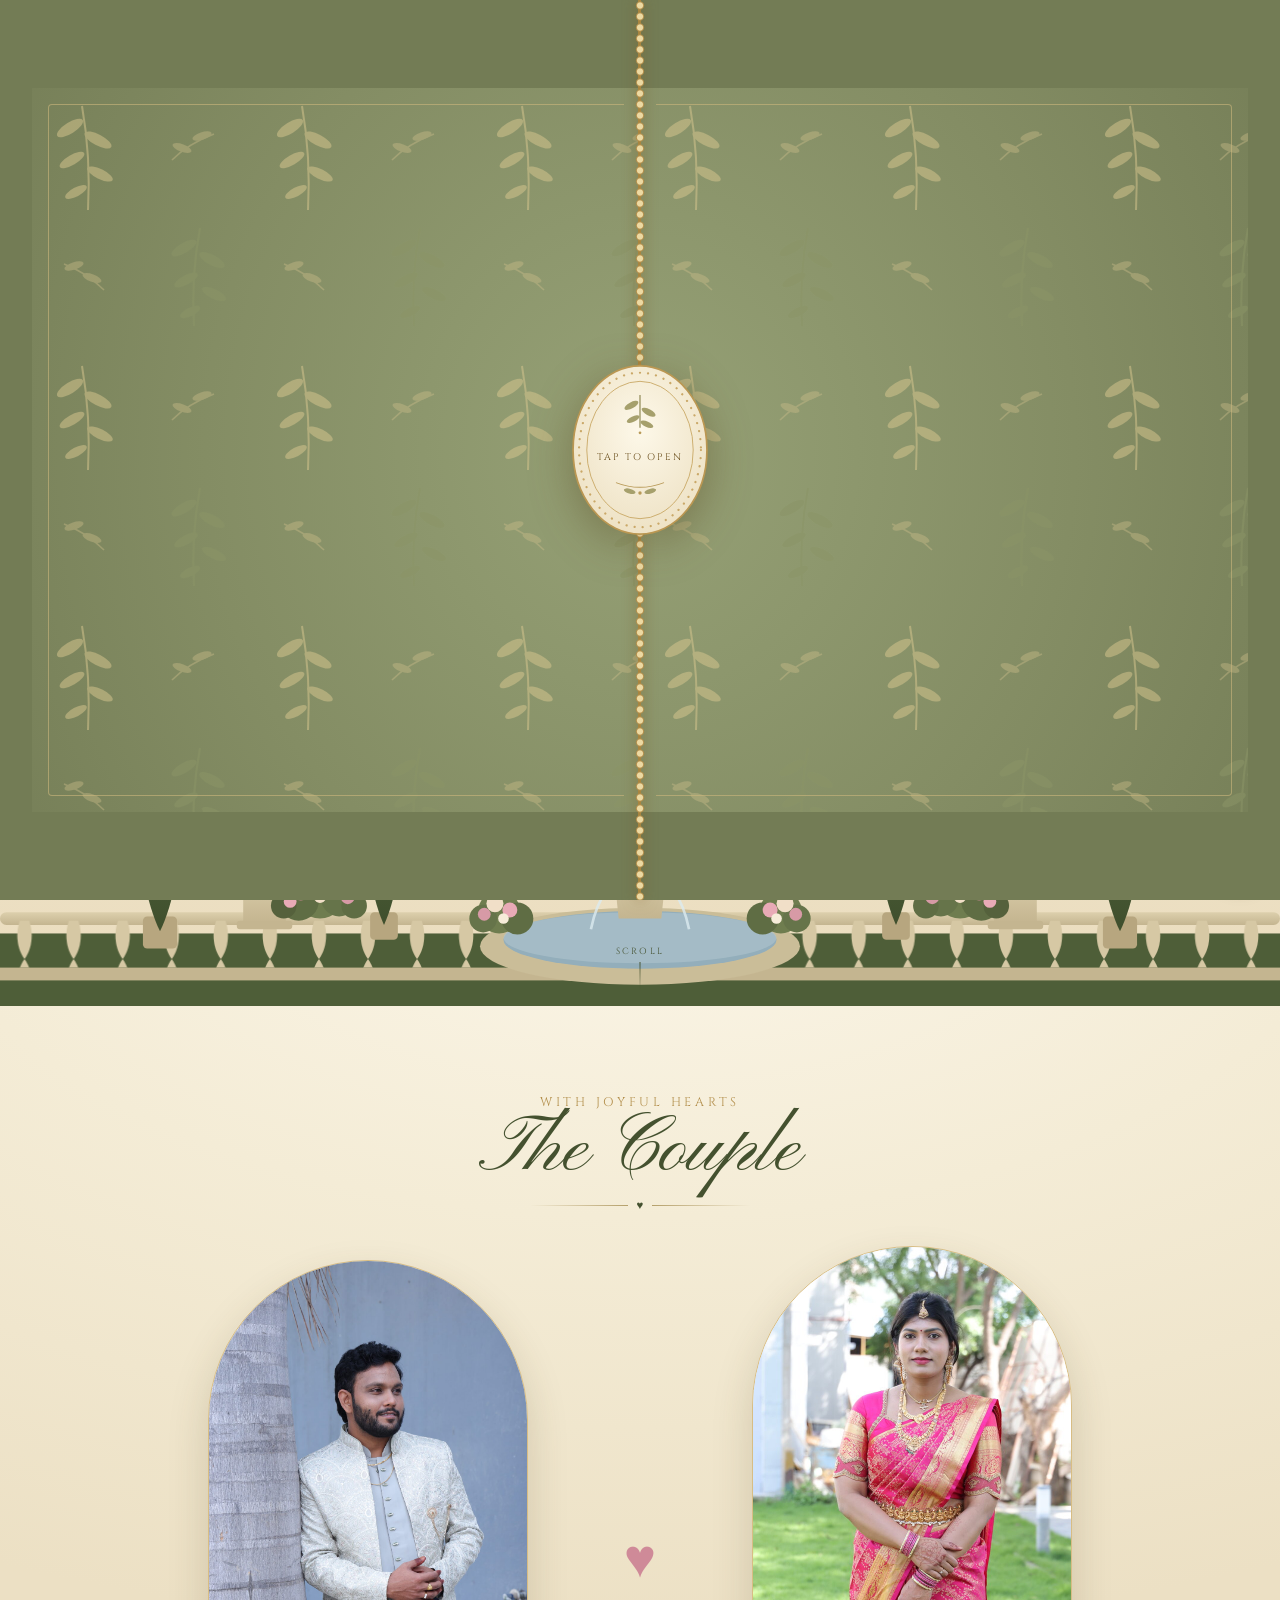
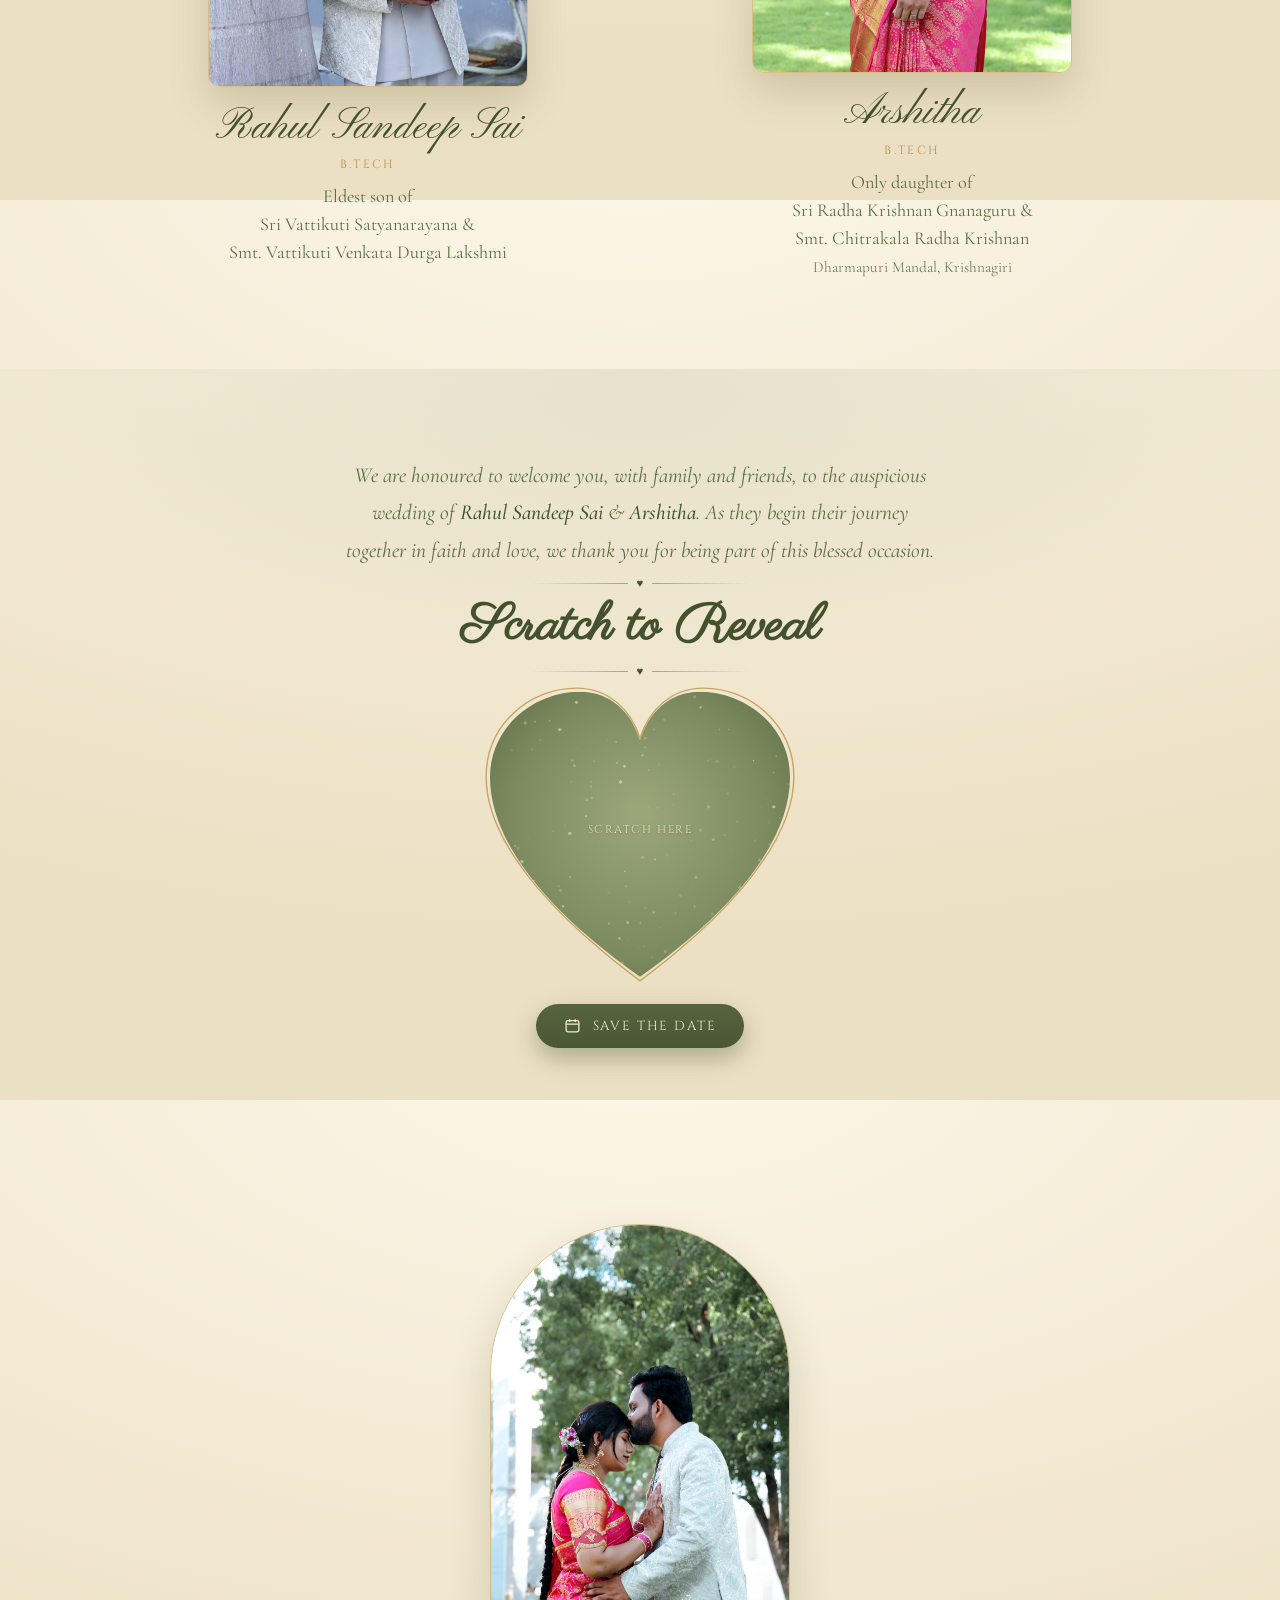
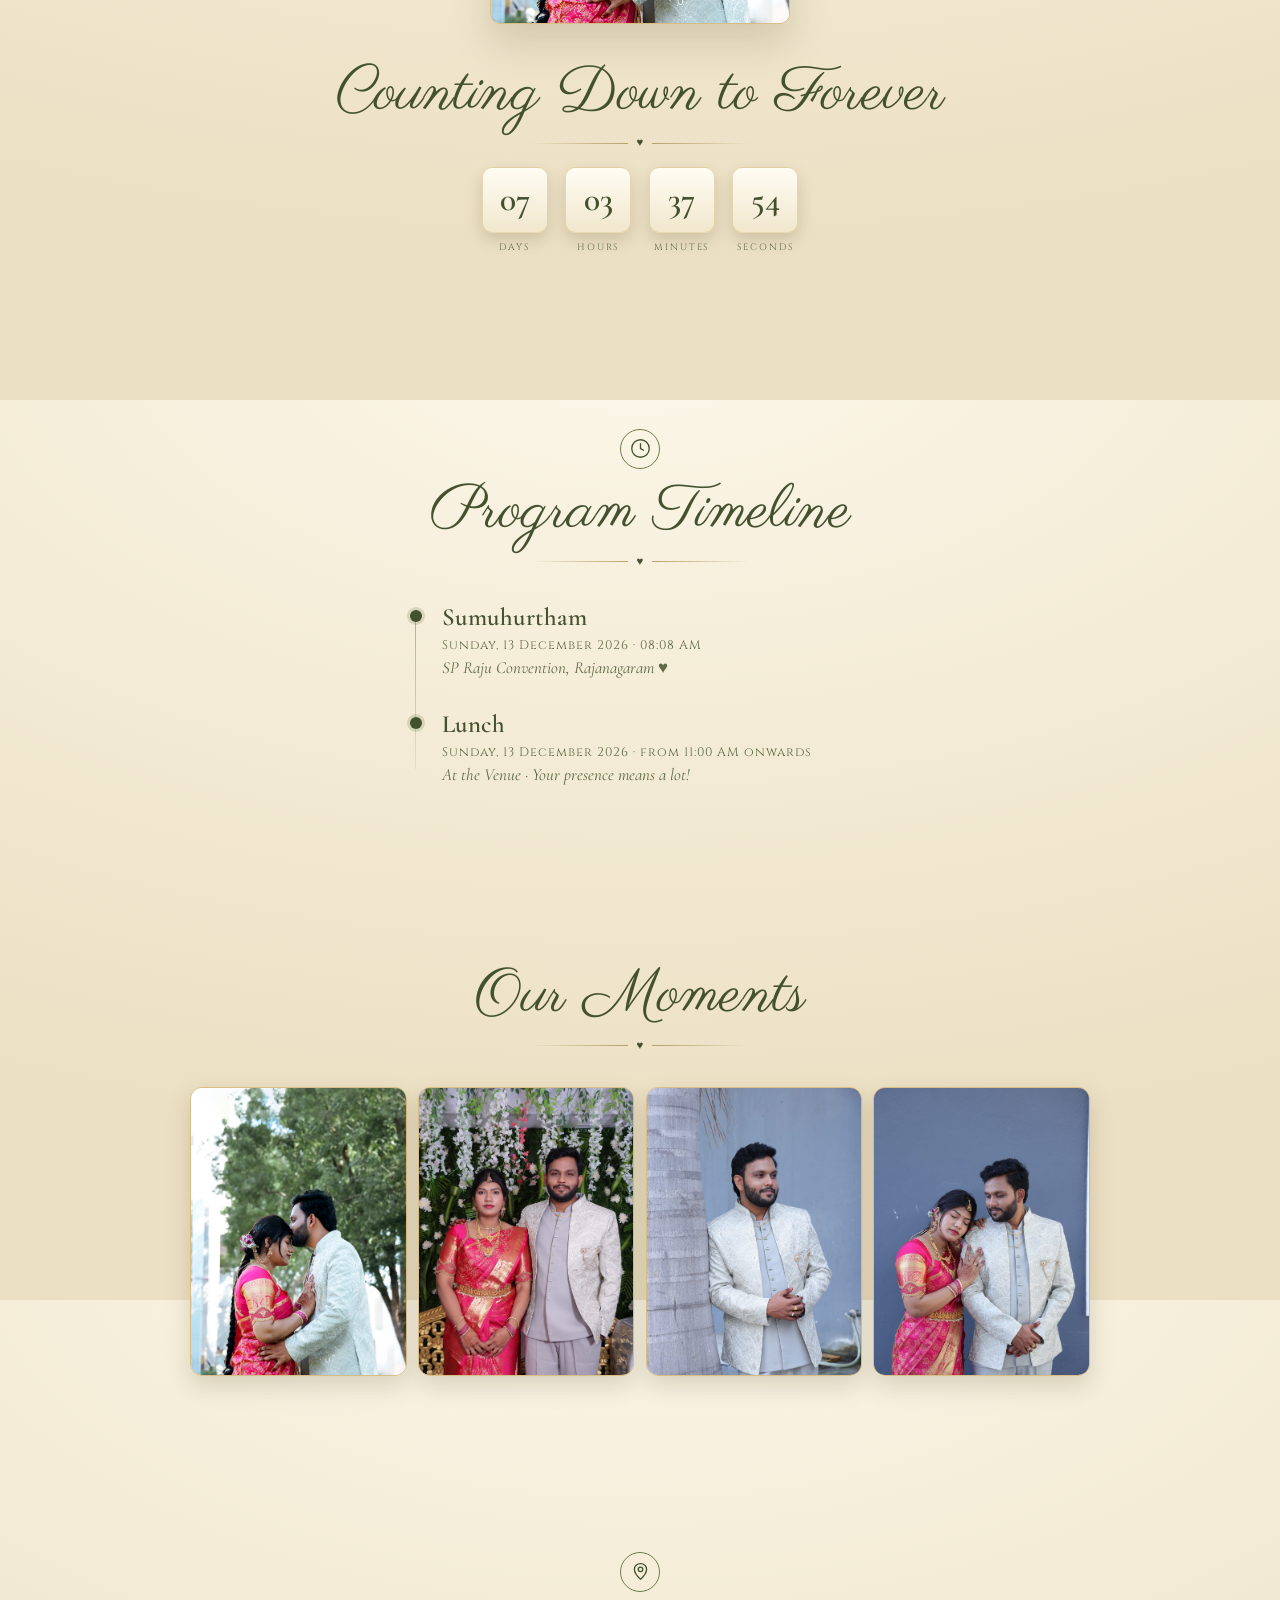
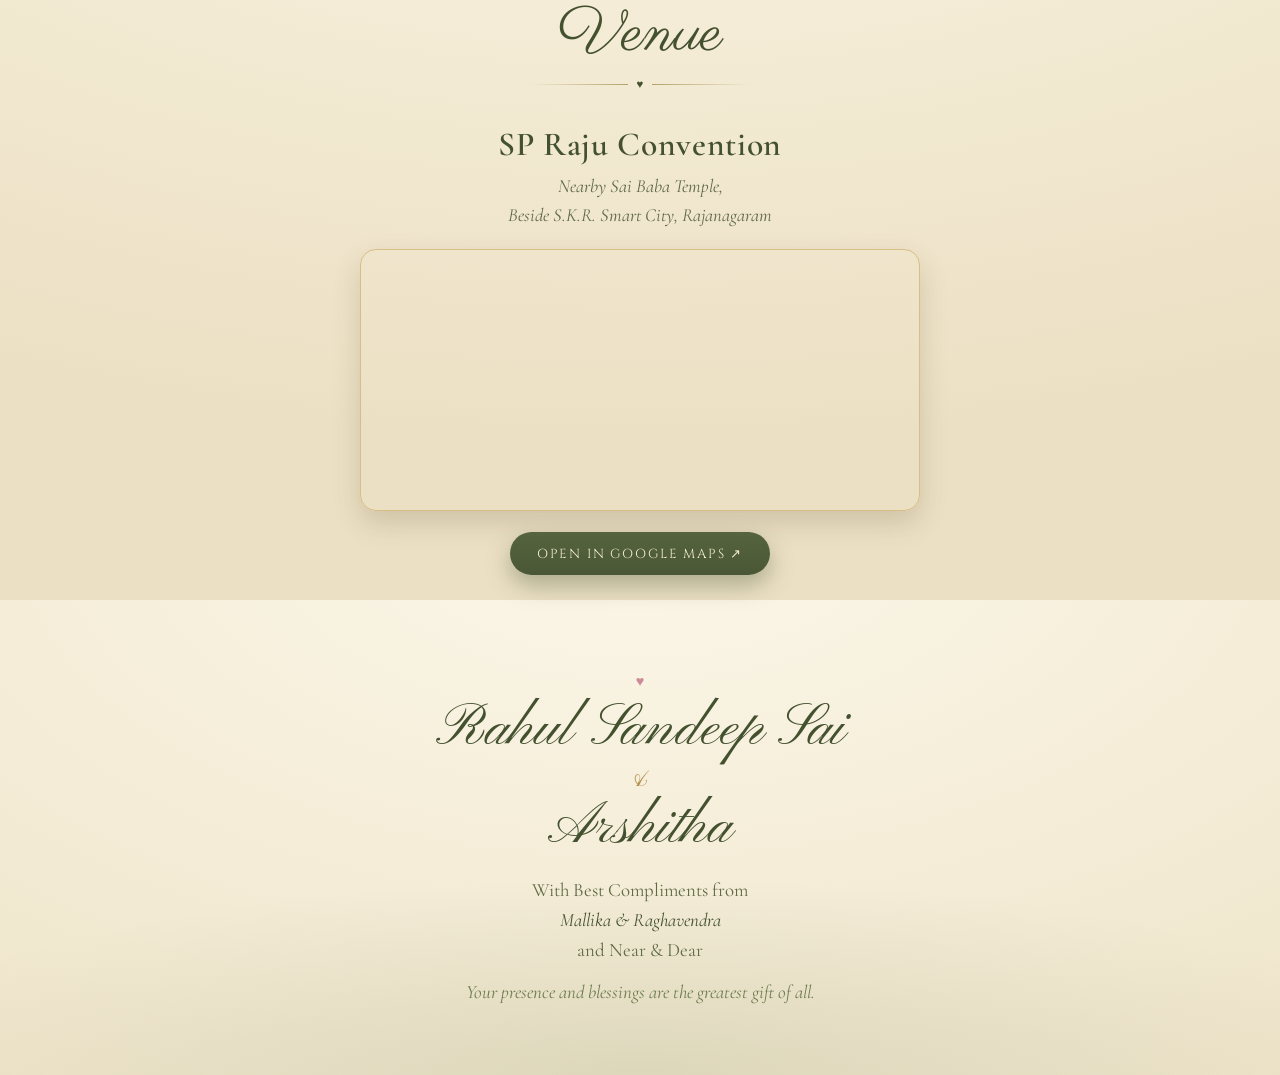
==== index.html @ 14a05873 "Add Rahul Sandeep Sai & Arshitha wedding invitation website Single-page invitation: gatefold cover, " ====
<!DOCTYPE html>
<html lang="en">
<head>
<meta charset="UTF-8" />
<meta name="viewport" content="width=device-width, initial-scale=1.0, maximum-scale=5.0" />
<title>Rahul Sandeep Sai &amp; Arshitha — Wedding Invitation</title>
<meta name="description" content="With love and blessings, we invite you to the wedding of Rahul Sandeep Sai & Arshitha — 13 December 2026, Rajanagaram." />
<link rel="preconnect" href="https://fonts.googleapis.com" />
<link rel="preconnect" href="https://fonts.gstatic.com" crossorigin />
<link href="https://fonts.googleapis.com/css2?family=Cormorant+Garamond:ital,wght@0,400;0,500;0,600;1,400;1,500&family=Pinyon+Script&family=Parisienne&family=Cinzel:wght@400;500;600&display=swap" rel="stylesheet" />
<link rel="stylesheet" href="styles.css" />
</head>
<body class="locked">

<div class="petals" id="petals" aria-hidden="true"></div>

<!-- Background music (starts when the invitation is opened) -->
<audio id="bgAudio" loop preload="auto" src="audio/music.mp3"></audio>
<button class="music-btn" id="musicBtn" aria-label="Play music" title="Play / pause music">
  <span class="music-icon"><span></span><span></span><span></span><span></span></span>
</button>

<!-- responsive heart clip for the scratch card -->
<svg width="0" height="0" style="position:absolute" aria-hidden="true">
  <defs>
    <clipPath id="heartClip" clipPathUnits="objectBoundingBox">
      <path d="M0.5,1 C0.15,0.74 0,0.5 0,0.3 C0,0.12 0.15,0 0.3,0 C0.4,0 0.47,0.07 0.5,0.17 C0.53,0.07 0.6,0 0.7,0 C0.85,0 1,0.12 1,0.3 C1,0.5 0.85,0.74 0.5,1 Z"/>
    </clipPath>
  </defs>
</svg>

<!-- ============ GATEFOLD COVER (sage-green, gold botanicals) ============ -->
<section class="gate" id="gate" role="button" tabindex="0" aria-label="Tap to open the invitation">
  <div class="gate-panel gate-left">
    <div class="seal-half half-l"><div class="seal-inner">
      <svg viewBox="0 0 200 240" class="seal-svg" aria-hidden="true">
        <defs>
          <radialGradient id="sealFillL" cx="50%" cy="38%" r="70%">
            <stop offset="0" stop-color="#fdf8e9"/><stop offset="1" stop-color="#ecdfc0"/>
          </radialGradient>
        </defs>
        <ellipse cx="100" cy="120" rx="78" ry="98" fill="url(#sealFillL)" stroke="#bb9752" stroke-width="2"/>
        <ellipse cx="100" cy="120" rx="71" ry="90" fill="none" stroke="#caa868" stroke-width="2.6"
                 stroke-dasharray="0.1 9.4" stroke-linecap="round"/>
        <ellipse cx="100" cy="120" rx="62" ry="80" fill="none" stroke="#c7a561" stroke-width="1"/>
        <!-- sprig above -->
        <g>
          <path d="M100 56 C100 70 100 82 100 94" stroke="#96905e" stroke-width="1.5" fill="none"/>
          <ellipse cx="90" cy="68" rx="9" ry="3.6" fill="#a6a06c" transform="rotate(-28 90 68)"/>
          <ellipse cx="110" cy="76" rx="9" ry="3.6" fill="#a6a06c" transform="rotate(28 110 76)"/>
          <ellipse cx="92" cy="84" rx="8" ry="3.2" fill="#a6a06c" transform="rotate(-26 92 84)"/>
          <ellipse cx="108" cy="90" rx="8" ry="3.2" fill="#a6a06c" transform="rotate(24 108 90)"/>
        </g>
        <!-- flourish below -->
        <g>
          <path d="M72 158 Q100 169 128 158" stroke="#b99a58" stroke-width="1.2" fill="none"/>
          <ellipse cx="88" cy="168" rx="7" ry="2.8" fill="#a6a06c" transform="rotate(16 88 168)"/>
          <ellipse cx="112" cy="168" rx="7" ry="2.8" fill="#a6a06c" transform="rotate(-16 112 168)"/>
          <circle cx="100" cy="170" r="2" fill="#b99a58"/>
        </g>
        <circle cx="100" cy="100" r="1.6" fill="#b99a58"/>
      </svg>
      <div class="seal-text"><span class="seal-tap">Tap&nbsp;to&nbsp;Open</span></div>
    </div></div>
  </div>
  <div class="gate-panel gate-right">
    <div class="seal-half half-r"><div class="seal-inner">
      <svg viewBox="0 0 200 240" class="seal-svg" aria-hidden="true">
        <defs>
          <radialGradient id="sealFillR" cx="50%" cy="38%" r="70%">
            <stop offset="0" stop-color="#fdf8e9"/><stop offset="1" stop-color="#ecdfc0"/>
          </radialGradient>
        </defs>
        <ellipse cx="100" cy="120" rx="78" ry="98" fill="url(#sealFillR)" stroke="#bb9752" stroke-width="2"/>
        <ellipse cx="100" cy="120" rx="71" ry="90" fill="none" stroke="#caa868" stroke-width="2.6"
                 stroke-dasharray="0.1 9.4" stroke-linecap="round"/>
        <ellipse cx="100" cy="120" rx="62" ry="80" fill="none" stroke="#c7a561" stroke-width="1"/>
        <g>
          <path d="M100 56 C100 70 100 82 100 94" stroke="#96905e" stroke-width="1.5" fill="none"/>
          <ellipse cx="90" cy="68" rx="9" ry="3.6" fill="#a6a06c" transform="rotate(-28 90 68)"/>
          <ellipse cx="110" cy="76" rx="9" ry="3.6" fill="#a6a06c" transform="rotate(28 110 76)"/>
          <ellipse cx="92" cy="84" rx="8" ry="3.2" fill="#a6a06c" transform="rotate(-26 92 84)"/>
          <ellipse cx="108" cy="90" rx="8" ry="3.2" fill="#a6a06c" transform="rotate(24 108 90)"/>
        </g>
        <g>
          <path d="M72 158 Q100 169 128 158" stroke="#b99a58" stroke-width="1.2" fill="none"/>
          <ellipse cx="88" cy="168" rx="7" ry="2.8" fill="#a6a06c" transform="rotate(16 88 168)"/>
          <ellipse cx="112" cy="168" rx="7" ry="2.8" fill="#a6a06c" transform="rotate(-16 112 168)"/>
          <circle cx="100" cy="170" r="2" fill="#b99a58"/>
        </g>
        <circle cx="100" cy="100" r="1.6" fill="#b99a58"/>
      </svg>
      <div class="seal-text"><span class="seal-tap">Tap&nbsp;to&nbsp;Open</span></div>
    </div></div>
  </div>
  <div class="gate-seam" aria-hidden="true"></div>
</section>

<!-- Pleated cream curtains that part after the gate opens -->
<div class="curtains" id="curtains" aria-hidden="true">
  <div class="curtain curtain-l"></div>
  <div class="curtain curtain-r"></div>
</div>

<!-- ============ MAIN CONTENT ============ -->
<main id="main" class="main">

  <!-- HERO INVITATION : curtain swag + columns + garden fountain -->
  <section class="hero" id="home">
    <!-- top drapery valance : two deep swags + pearl scallop strings -->
    <div class="swag" aria-hidden="true">
      <svg viewBox="0 0 1200 230" preserveAspectRatio="none" class="swag-svg">
        <defs>
          <linearGradient id="fab" x1="0" x2="0" y1="0" y2="1">
            <stop offset="0" stop-color="#f3e8cd"/><stop offset=".5" stop-color="#e4d2a8"/><stop offset="1" stop-color="#cdb582"/>
          </linearGradient>
          <linearGradient id="fab2" x1="0" x2="0" y1="0" y2="1">
            <stop offset="0" stop-color="#eee1c2"/><stop offset="1" stop-color="#d0ba8c"/>
          </linearGradient>
        </defs>
        <rect x="0" y="0" width="1200" height="10" fill="#cdb886"/>
        <!-- two deep swags meeting at centre top -->
        <path d="M0 150 C180 215 420 190 600 36 C780 190 1020 215 1200 150 L1200 0 L0 0 Z" fill="url(#fab)"/>
        <!-- fold shadows radiating along each swag -->
        <g stroke="#bfa26e" stroke-width="2.6" opacity=".6" fill="none">
          <path d="M600 36 C470 160 300 196 120 166"/>
          <path d="M600 36 C500 140 360 180 200 172"/>
          <path d="M600 36 C540 120 450 162 330 176"/>
          <path d="M600 36 C730 160 900 196 1080 166"/>
          <path d="M600 36 C700 140 840 180 1000 172"/>
          <path d="M600 36 C660 120 750 162 870 176"/>
        </g>
        <!-- pearl scallop strings following the swags -->
        <path d="M2 158 C180 223 420 198 598 44" fill="none" stroke="#f8f1dd" stroke-width="7"
              stroke-linecap="round" stroke-dasharray="0.1 13"/>
        <path d="M602 44 C780 198 1020 223 1198 158" fill="none" stroke="#f8f1dd" stroke-width="7"
              stroke-linecap="round" stroke-dasharray="0.1 13"/>
        <!-- centre knot + hanging pearl drop -->
        <ellipse cx="600" cy="34" rx="26" ry="16" fill="url(#fab2)"/>
        <path d="M600 48 L600 118" stroke="#f8f1dd" stroke-width="6" stroke-linecap="round" stroke-dasharray="0.1 11"/>
        <circle cx="600" cy="128" r="5.5" fill="#f3e8cd" stroke="#cbb589"/>
        <!-- corner rosettes -->
        <ellipse cx="14" cy="146" rx="20" ry="14" fill="url(#fab2)"/>
        <ellipse cx="1186" cy="146" rx="20" ry="14" fill="url(#fab2)"/>
      </svg>
    </div>

    <!-- pleated curtain tails down the sides -->
    <div class="tail tail-l" aria-hidden="true"></div>
    <div class="tail tail-r" aria-hidden="true"></div>

    <div class="hero-content reveal">
      <p class="blessings">Srirasthu &nbsp;•&nbsp; Subhamasthu &nbsp;•&nbsp; Avighnamasthu</p>
      <p class="divine">With the Divine Blessings of<br/><em>Sri Dasari Ramudu &amp; Smt. Annapurna</em></p>
      <span class="mini-heart">♥</span>
      <p class="getting">We're getting married</p>
      <div class="hdiv" aria-hidden="true"><i></i><span>♥</span><i></i></div>

      <h1 class="names">
        <span class="name">Rahul Sandeep Sai</span>
        <span class="person-sub">Eldest son of Sri Vattikuti Satyanarayana &amp; Smt. Vattikuti Venkata Durga Lakshmi · B.Tech</span>
        <span class="amp">&amp;</span>
        <span class="name">Arshitha</span>
        <span class="person-sub">Only daughter of Sri Radha Krishnan Gnanaguru &amp; Smt. Chitrakala Radha Krishnan<br/>Dharmapuri Mandal, Krishnagiri · B.Tech</span>
      </h1>
    </div>

    <!-- garden fountain courtyard -->
    <div class="garden" aria-hidden="true">
      <svg viewBox="0 0 1200 440" preserveAspectRatio="xMidYMax slice" class="garden-svg">
        <defs>
          <linearGradient id="cyp" x1="0" x2="0" y1="0" y2="1"><stop offset="0" stop-color="#5f7245"/><stop offset="1" stop-color="#3f4f2d"/></linearGradient>
          <linearGradient id="stone" x1="0" x2="0" y1="0" y2="1"><stop offset="0" stop-color="#ddd0ad"/><stop offset="1" stop-color="#c4b590"/></linearGradient>
          <pattern id="balus" width="46" height="44" patternUnits="userSpaceOnUse">
            <path d="M23 0 C14 12 14 32 23 44 C32 32 32 12 23 0 Z" fill="#d6c8a4"/>
          </pattern>
        </defs>
        <!-- back hedge -->
        <rect x="0" y="372" width="1200" height="68" fill="#4e5e38"/>
        <!-- balustrade -->
        <rect x="0" y="352" width="1200" height="12" rx="6" fill="url(#stone)"/>
        <rect x="0" y="360" width="1200" height="44" fill="url(#balus)"/>
        <rect x="0" y="404" width="1200" height="12" fill="#c4b590"/>

        <!-- cypress topiaries -->
        <g>
          <g transform="translate(150,150)"><rect x="-16" y="206" width="32" height="30" rx="4" fill="#b7a67f"/><path d="M0 0 C-30 70 -24 170 0 220 C24 170 30 70 0 0 Z" fill="url(#cyp)"/></g>
          <g transform="translate(360,180)"><rect x="-13" y="172" width="26" height="26" rx="4" fill="#b7a67f"/><path d="M0 0 C-24 56 -20 140 0 184 C20 140 24 56 0 0 Z" fill="url(#cyp)"/></g>
          <g transform="translate(840,180)"><rect x="-13" y="172" width="26" height="26" rx="4" fill="#b7a67f"/><path d="M0 0 C-24 56 -20 140 0 184 C20 140 24 56 0 0 Z" fill="url(#cyp)"/></g>
          <g transform="translate(1050,150)"><rect x="-16" y="206" width="32" height="30" rx="4" fill="#b7a67f"/><path d="M0 0 C-30 70 -24 170 0 220 C24 170 30 70 0 0 Z" fill="url(#cyp)"/></g>
        </g>

        <!-- central tiered fountain -->
        <g transform="translate(600,208)">
          <ellipse cx="0" cy="176" rx="150" ry="36" fill="#cabd98"/>
          <ellipse cx="0" cy="170" rx="128" ry="27" fill="#93aebb"/>
          <ellipse cx="0" cy="168" rx="128" ry="24" fill="#aec4cc" opacity=".65"/>
          <path d="M-26 92 L26 92 L20 150 L-20 150 Z" fill="url(#stone)"/>
          <ellipse cx="0" cy="92" rx="74" ry="17" fill="#cabd98"/>
          <ellipse cx="0" cy="88" rx="60" ry="11" fill="#93aebb"/>
          <rect x="-9" y="40" width="18" height="52" fill="url(#stone)"/>
          <ellipse cx="0" cy="40" rx="30" ry="9" fill="#cabd98"/>
          <ellipse cx="0" cy="18" rx="12" ry="7" fill="#cabd98"/>
          <g stroke="#dcebf0" stroke-width="2.5" opacity=".8" fill="none" class="water">
            <path d="M0 22 C-14 40 -20 60 -22 84"/><path d="M0 22 C14 40 20 60 22 84"/>
            <path d="M0 96 C-26 110 -40 130 -46 160"/><path d="M0 96 C26 110 40 130 46 160"/>
          </g>
        </g>

        <!-- stone urns on pedestals with flowering bushes -->
        <g class="urns">
          <g transform="translate(248,252)">
            <rect x="-20" y="64" width="40" height="46" fill="url(#stone)"/>
            <rect x="-26" y="58" width="52" height="8" rx="3" fill="#d6c8a4"/>
            <rect x="-26" y="108" width="52" height="8" rx="3" fill="#c4b590"/>
            <path d="M-20 24 Q-16 52 -7 58 L7 58 Q16 52 20 24 Z" fill="#cabd98"/>
            <ellipse cx="0" cy="24" rx="22" ry="6" fill="#d6c8a4"/>
            <circle cx="-10" cy="6" r="14" fill="#5f6d44"/><circle cx="10" cy="8" r="13" fill="#6f7d4f"/><circle cx="0" cy="-4" r="13" fill="#66744a"/>
            <circle cx="-12" cy="-2" r="6" fill="#e9b7c0"/><circle cx="8" cy="-8" r="6.5" fill="#f1dfc8"/><circle cx="2" cy="8" r="5.5" fill="#d79aa6"/><circle cx="14" cy="2" r="5" fill="#e9b7c0"/>
          </g>
          <g transform="translate(952,252)">
            <rect x="-20" y="64" width="40" height="46" fill="url(#stone)"/>
            <rect x="-26" y="58" width="52" height="8" rx="3" fill="#d6c8a4"/>
            <rect x="-26" y="108" width="52" height="8" rx="3" fill="#c4b590"/>
            <path d="M-20 24 Q-16 52 -7 58 L7 58 Q16 52 20 24 Z" fill="#cabd98"/>
            <ellipse cx="0" cy="24" rx="22" ry="6" fill="#d6c8a4"/>
            <circle cx="10" cy="6" r="14" fill="#5f6d44"/><circle cx="-10" cy="8" r="13" fill="#6f7d4f"/><circle cx="0" cy="-4" r="13" fill="#66744a"/>
            <circle cx="12" cy="-2" r="6" fill="#e9b7c0"/><circle cx="-8" cy="-8" r="6.5" fill="#f1dfc8"/><circle cx="-2" cy="8" r="5.5" fill="#d79aa6"/><circle cx="-14" cy="2" r="5" fill="#e9b7c0"/>
          </g>
        </g>

        <!-- rose bushes -->
        <g class="roses">
          <g transform="translate(300,334)">
            <circle cx="0" cy="0" r="24" fill="#6f7d4f"/><circle cx="-20" cy="7" r="19" fill="#5f6d44"/><circle cx="18" cy="5" r="17" fill="#66744a"/><circle cx="-34" cy="12" r="12" fill="#55613c"/><circle cx="32" cy="12" r="12" fill="#5f6d44"/>
            <circle cx="-6" cy="-12" r="9" fill="#e8aab6"/><circle cx="6" cy="-4" r="7.5" fill="#f1dfc8"/><circle cx="-18" cy="0" r="7" fill="#cf8a98"/><circle cx="16" cy="-12" r="6" fill="#f6ecd9"/><circle cx="-28" cy="8" r="6" fill="#e8aab6"/><circle cx="26" cy="4" r="6.5" fill="#d79aa6"/><circle cx="0" cy="4" r="5.5" fill="#f1dfc8"/>
          </g>
          <g transform="translate(468,352)">
            <circle cx="0" cy="0" r="20" fill="#6f7d4f"/><circle cx="17" cy="6" r="15" fill="#5f6d44"/><circle cx="-15" cy="6" r="13" fill="#66744a"/>
            <circle cx="-4" cy="-8" r="8" fill="#f1dfc8"/><circle cx="10" cy="-2" r="7" fill="#e8aab6"/><circle cx="-14" cy="2" r="6" fill="#d79aa6"/><circle cx="4" cy="6" r="5" fill="#f6ecd9"/>
          </g>
          <g transform="translate(732,352)">
            <circle cx="0" cy="0" r="20" fill="#6f7d4f"/><circle cx="-17" cy="6" r="15" fill="#5f6d44"/><circle cx="15" cy="6" r="13" fill="#66744a"/>
            <circle cx="4" cy="-8" r="8" fill="#f1dfc8"/><circle cx="-10" cy="-2" r="7" fill="#e8aab6"/><circle cx="14" cy="2" r="6" fill="#d79aa6"/><circle cx="-4" cy="6" r="5" fill="#f6ecd9"/>
          </g>
          <g transform="translate(900,334)">
            <circle cx="0" cy="0" r="24" fill="#6f7d4f"/><circle cx="20" cy="7" r="19" fill="#5f6d44"/><circle cx="-18" cy="5" r="17" fill="#66744a"/><circle cx="34" cy="12" r="12" fill="#55613c"/><circle cx="-32" cy="12" r="12" fill="#5f6d44"/>
            <circle cx="6" cy="-12" r="9" fill="#e8aab6"/><circle cx="-6" cy="-4" r="7.5" fill="#f1dfc8"/><circle cx="18" cy="0" r="7" fill="#cf8a98"/><circle cx="-16" cy="-12" r="6" fill="#f6ecd9"/><circle cx="28" cy="8" r="6" fill="#e8aab6"/><circle cx="-26" cy="4" r="6.5" fill="#d79aa6"/><circle cx="0" cy="4" r="5.5" fill="#f1dfc8"/>
          </g>
        </g>
      </svg>
    </div>

    <div class="scroll-cue" aria-hidden="true"><span>Scroll</span><i></i></div>
  </section>

  <!-- COUPLE -->
  <section class="couple" id="couple">
    <div class="sec-head reveal">
      <p class="eyebrow">With joyful hearts</p>
      <h2 class="sec-title">The Couple</h2>
      <div class="hdiv" aria-hidden="true"><i></i><span>♥</span><i></i></div>
    </div>
    <div class="couple-grid">
      <figure class="person reveal">
        <div class="person-photo"><img src="images/groom.jpg" alt="Rahul Sandeep Sai, the groom" loading="lazy" /></div>
        <figcaption>
          <h3 class="person-name">Rahul Sandeep Sai</h3>
          <p class="person-qual">B.Tech</p>
          <p class="person-parents">Eldest son of<br/>Sri Vattikuti Satyanarayana &amp;<br/>Smt. Vattikuti Venkata Durga Lakshmi</p>
        </figcaption>
      </figure>
      <div class="couple-amp reveal"><span>♥</span></div>
      <figure class="person reveal">
        <div class="person-photo"><img src="images/bride.jpg" alt="Arshitha, the bride" loading="lazy" /></div>
        <figcaption>
          <h3 class="person-name">Arshitha</h3>
          <p class="person-qual">B.Tech</p>
          <p class="person-parents">Only daughter of<br/>Sri Radha Krishnan Gnanaguru &amp;<br/>Smt. Chitrakala Radha Krishnan<br/><small>Dharmapuri Mandal, Krishnagiri</small></p>
        </figcaption>
      </figure>
    </div>
  </section>

  <!-- SCRATCH TO REVEAL (heart) -->
  <section class="scratch-sec" id="scratch">
    <div class="scratch-wrap reveal">
      <p class="welcome-note">We are honoured to welcome you, with family and friends,
        to the auspicious wedding of <em>Rahul Sandeep Sai</em> &amp; <em>Arshitha</em>.
        As they begin their journey together in faith and love,
        we thank you for being part of this blessed occasion.</p>
      <div class="hdiv" aria-hidden="true"><i></i><span>♥</span><i></i></div>
      <h2 class="scratch-title">Scratch to Reveal</h2>
      <div class="hdiv" aria-hidden="true"><i></i><span>♥</span><i></i></div>
      <div class="heart-frame">
        <div class="heart-scratch" id="scratchCard">
          <div class="scratch-reveal">
            <span class="sr-script">You're Invited!</span>
            <span class="sr-date">13 December 2026</span>
            <span class="sr-day">Sunday</span>
            <span class="sr-muhurtham">Muhurtham · 08:08 AM</span>
          </div>
          <canvas id="scratchCanvas"></canvas>
          <span class="scratch-hint" id="scratchHint">scratch here</span>
        </div>
        <svg class="heart-outline" viewBox="0 0 100 95" preserveAspectRatio="none" aria-hidden="true">
          <path d="M50,94 C16,68.6 1,46.5 1,29.2 C1,12.6 14.8,1 29.8,1 C39.8,1 46.9,7.5 50,16.8 C53.1,7.5 60.2,1 70.2,1 C85.2,1 99,12.6 99,29.2 C99,46.5 84,68.6 50,94 Z"
                fill="none" stroke="#c7a561" stroke-width="1.4" vector-effect="non-scaling-stroke"/>
        </svg>
      </div>
      <a class="pill-btn" id="saveBtn"
         href="https://calendar.google.com/calendar/render?action=TEMPLATE&text=Rahul+Sandeep+Sai+%26+Arshitha+Wedding&dates=20261213T030800Z/20261213T073000Z&location=SP+Raju+Convention,+Rajanagaram&details=Muhurtham+at+08:08+AM"
         target="_blank" rel="noopener"><svg class="pill-ico" viewBox="0 0 24 24" aria-hidden="true"><rect x="3" y="5" width="18" height="16" rx="2.5" fill="none" stroke="currentColor" stroke-width="1.8"/><path d="M3 10 H21 M8 3 V7 M16 3 V7" stroke="currentColor" stroke-width="1.8" fill="none"/></svg>&nbsp;Save the Date</a>
    </div>
  </section>

  <!-- COUNTDOWN -->
  <section class="countdown-sec" id="countdown">
    <div class="count-frame reveal">
      <img src="images/couple-1.jpg" alt="The couple" loading="lazy" />
    </div>
    <div class="count-body reveal">
      <h2 class="sec-title script-head count-title">Counting Down to Forever</h2>
      <div class="hdiv" aria-hidden="true"><i></i><span>♥</span><i></i></div>
      <div class="count-grid" id="countGrid">
        <div class="count-cell"><span class="cbox"><span class="cnum" id="cd-days">00</span></span><span class="clab">Days</span></div>
        <div class="count-cell"><span class="cbox"><span class="cnum" id="cd-hours">00</span></span><span class="clab">Hours</span></div>
        <div class="count-cell"><span class="cbox"><span class="cnum" id="cd-mins">00</span></span><span class="clab">Minutes</span></div>
        <div class="count-cell"><span class="cbox"><span class="cnum" id="cd-secs">00</span></span><span class="clab">Seconds</span></div>
      </div>
    </div>
  </section>

  <!-- PROGRAM TIMELINE -->
  <section class="events" id="events">
    <div class="sec-head reveal">
      <span class="sec-icon" aria-hidden="true"><svg viewBox="0 0 24 24"><circle cx="12" cy="12" r="10" fill="none" stroke="currentColor" stroke-width="1.5"/><path d="M12 6.5 V12 L15.5 14" fill="none" stroke="currentColor" stroke-width="1.5" stroke-linecap="round"/></svg></span>
      <h2 class="sec-title script-head">Program Timeline</h2>
      <div class="hdiv" aria-hidden="true"><i></i><span>♥</span><i></i></div>
    </div>
    <div class="timeline">
      <div class="event-item reveal">
        <div class="event-dot"></div>
        <div class="event-card">
          <h3>Sumuhurtham</h3>
          <p class="event-time">Sunday, 13 December 2026 · 08:08 AM</p>
          <p class="event-where">SP Raju Convention, Rajanagaram ♥</p>
        </div>
      </div>
      <div class="event-item reveal">
        <div class="event-dot"></div>
        <div class="event-card">
          <h3>Lunch</h3>
          <p class="event-time">Sunday, 13 December 2026 · from 11:00 AM onwards</p>
          <p class="event-where">At the Venue · Your presence means a lot!</p>
        </div>
      </div>
    </div>
  </section>

  <!-- GALLERY -->
  <section class="gallery" id="gallery">
    <div class="sec-head reveal">
      <h2 class="sec-title script-head">Our Moments</h2>
      <div class="hdiv" aria-hidden="true"><i></i><span>♥</span><i></i></div>
    </div>
    <div class="gal-grid">
      <figure class="reveal"><img src="images/couple-1.jpg" alt="Couple" loading="lazy" /></figure>
      <figure class="reveal"><img src="images/couple-2.jpg" alt="Couple" loading="lazy" /></figure>
      <figure class="reveal"><img src="images/groom.jpg" alt="Groom" loading="lazy" /></figure>
      <figure class="reveal"><img src="images/couple-3.jpg" alt="Couple" loading="lazy" /></figure>
    </div>
  </section>

  <!-- VENUE -->
  <section class="venue" id="venue">
    <div class="sec-head reveal">
      <span class="sec-icon" aria-hidden="true"><svg viewBox="0 0 24 24"><path d="M12 21 C12 21 5 14.6 5 9.5 C5 5.9 8.1 3 12 3 C15.9 3 19 5.9 19 9.5 C19 14.6 12 21 12 21 Z" fill="none" stroke="currentColor" stroke-width="1.5"/><circle cx="12" cy="9.5" r="2.6" fill="none" stroke="currentColor" stroke-width="1.5"/></svg></span>
      <h2 class="sec-title script-head">Venue</h2>
      <div class="hdiv" aria-hidden="true"><i></i><span>♥</span><i></i></div>
    </div>
    <div class="venue-card reveal">
      <h3>SP Raju Convention</h3>
      <p>Nearby Sai Baba Temple,<br/>Beside S.K.R. Smart City, Rajanagaram</p>
      <div class="map-embed">
        <iframe
          title="Venue map"
          loading="lazy"
          referrerpolicy="no-referrer-when-downgrade"
          src="https://www.google.com/maps?q=SP%20Raju%20Convention%20Rajanagaram&output=embed"></iframe>
      </div>
      <a class="pill-btn" id="mapBtn" href="https://www.google.com/maps/search/?api=1&query=SP+Raju+Convention+Rajanagaram" target="_blank" rel="noopener">Open in Google Maps ↗</a>
    </div>
  </section>

  <!-- FOOTER -->
  <footer class="footer">
    <div class="reveal">
      <div class="heart-sep">♥</div>
      <p class="foot-names">Rahul Sandeep Sai <span>&amp;</span> Arshitha</p>
      <p class="foot-compliments">With Best Compliments from<br/><em>Mallika &amp; Raghavendra</em><br/>and Near &amp; Dear</p>
      <p class="foot-thanks">Your presence and blessings are the greatest gift of all.</p>
    </div>
  </footer>
</main>

<script src="script.js"></script>
</body>
</html>
---- styles.css ----
:root{
  --cream:#f4ecd6;
  --cream-2:#faf4e4;
  --paper:#efe4ca;
  --ink:#44512f;
  --ink-soft:#5f6a45;
  --green:#6f7d4f;
  --green-deep:#44512f;
  --green-btn:#4a5736;
  --gold:#b38f4c;
  --gold-lite:#d8bd84;
  --gold-deep:#8c6a2b;
  --rose:#cf8a98;
  --rose-deep:#b6657a;
  --cover-green:#848d64;
  --cover-green-2:#737c55;
  --shadow:rgba(70,60,25,.18);
  --serif:'Cormorant Garamond',Georgia,serif;
  --name:'Pinyon Script',cursive;
  --head:'Parisienne',cursive;
  --caps:'Cinzel',serif;
}
*{box-sizing:border-box;margin:0;padding:0}
html{scroll-behavior:smooth}
body{
  font-family:var(--serif);color:var(--ink);
  background:radial-gradient(120% 90% at 50% -8%, #fcf7ea 0%, var(--cream) 48%, #ece0c4 100%);
  overflow-x:hidden;-webkit-font-smoothing:antialiased;
}
body.locked{overflow:hidden;height:100vh}
img{display:block;max-width:100%}
em{font-style:italic}

.eyebrow{font-family:var(--caps);letter-spacing:.3em;text-transform:uppercase;font-size:.78rem;color:var(--gold)}
.dot-sep{display:block;color:var(--gold);font-size:1rem;margin:.5rem 0}
.heart-sep{color:var(--rose);font-size:.9rem;margin:.6rem 0}
/* line ♥ line divider (as in the reel) */
.hdiv{display:flex;align-items:center;justify-content:center;gap:.55rem;margin:.55rem auto;width:min(220px,60%)}
.hdiv i{flex:1;height:1px;background:linear-gradient(90deg,transparent,#b5a06b)}
.hdiv i:last-child{background:linear-gradient(90deg,#b5a06b,transparent)}
.hdiv span{color:var(--green-deep);font-size:.72rem;line-height:1}
.sec-head{text-align:center;margin-bottom:2.2rem}
.sec-title{font-family:var(--name);font-weight:400;font-size:clamp(3.2rem,9vw,5rem);line-height:1;color:var(--green-deep)}
.sec-title.script-head{font-family:var(--head);font-size:clamp(2.5rem,8vw,3.8rem);line-height:1.15}
.sec-icon{display:inline-flex;align-items:center;justify-content:center;width:40px;height:40px;border-radius:50%;
  border:1.4px solid var(--green);color:var(--green-deep);margin-bottom:.55rem}
.sec-icon svg{width:21px;height:21px}

/* petals */
.petals{position:fixed;inset:0;pointer-events:none;z-index:40;overflow:hidden}
.petal{position:absolute;top:-6vh;width:12px;height:12px;opacity:.7;
  background:radial-gradient(circle at 30% 30%,#ffd9e4,var(--rose) 70%);
  border-radius:80% 0 55% 50%/55% 0 80% 50%;animation:fall linear forwards}
.petal.gold{background:radial-gradient(circle at 30% 30%,#ffe9bd,var(--gold-lite) 72%)}
.petal.white{background:radial-gradient(circle at 30% 30%,#fff,#e9ddc2 75%)}
@keyframes fall{0%{transform:translateY(0) translateX(0) rotate(0);opacity:0}10%{opacity:.8}
  100%{transform:translateY(112vh) translateX(var(--drift,40px)) rotate(540deg);opacity:.2}}

/* ======================= GATEFOLD ======================= */
.gate{position:fixed;inset:0;z-index:60;display:flex;background:var(--cover-green-2)}
.gate-panel{
  position:relative;width:50%;height:100%;
  background-color:var(--cover-green);
  background-image:
    url("data:image/svg+xml,%3Csvg xmlns='http://www.w3.org/2000/svg' width='220' height='260' viewBox='0 0 220 260'%3E%3Cg fill='%23d9c78f' opacity='.5'%3E%3Cpath d='M50 18 C56 52 58 86 56 122' stroke='%23d9c78f' stroke-width='2' fill='none'/%3E%3Cellipse cx='38' cy='40' rx='15' ry='5.5' transform='rotate(-32 38 40)'/%3E%3Cellipse cx='66' cy='52' rx='15' ry='5.5' transform='rotate(28 66 52)'/%3E%3Cellipse cx='40' cy='72' rx='14' ry='5' transform='rotate(-30 40 72)'/%3E%3Cellipse cx='68' cy='86' rx='14' ry='5' transform='rotate(26 68 86)'/%3E%3Cellipse cx='44' cy='104' rx='12' ry='4.5' transform='rotate(-28 44 104)'/%3E%3C/g%3E%3Cg fill='%238a9465' opacity='.55'%3E%3Cpath d='M168 140 C162 172 160 204 162 238' stroke='%238a9465' stroke-width='2' fill='none'/%3E%3Cellipse cx='152' cy='160' rx='14' ry='5' transform='rotate(-30 152 160)'/%3E%3Cellipse cx='180' cy='172' rx='14' ry='5' transform='rotate(28 180 172)'/%3E%3Cellipse cx='154' cy='192' rx='13' ry='4.6' transform='rotate(-28 154 192)'/%3E%3Cellipse cx='182' cy='206' rx='13' ry='4.6' transform='rotate(26 182 206)'/%3E%3Cellipse cx='158' cy='224' rx='11' ry='4.2' transform='rotate(-26 158 224)'/%3E%3C/g%3E%3Cg fill='%23cdbd8a' opacity='.4'%3E%3Cellipse cx='150' cy='60' rx='10' ry='3.8' transform='rotate(20 150 60)'/%3E%3Cellipse cx='170' cy='48' rx='10' ry='3.8' transform='rotate(-18 170 48)'/%3E%3Cpath d='M140 72 C152 60 166 52 182 46' stroke='%23cdbd8a' stroke-width='1.6' fill='none'/%3E%3Cellipse cx='60' cy='190' rx='10' ry='3.8' transform='rotate(20 60 190)'/%3E%3Cellipse cx='42' cy='178' rx='10' ry='3.8' transform='rotate(-18 42 178)'/%3E%3Cpath d='M72 202 C60 190 48 182 32 176' stroke='%23cdbd8a' stroke-width='1.6' fill='none'/%3E%3C/g%3E%3C/svg%3E"),
    radial-gradient(130% 120% at var(--gx,50%) 50%, #96a176 0%, var(--cover-green) 55%, var(--cover-green-2) 100%);
  background-size:220px 260px, cover;
  background-repeat:repeat, no-repeat;
  transition:transform 1.5s cubic-bezier(.7,.02,.28,1),opacity 1.2s ease;overflow:hidden;
}
.gate-left{--gx:100%}
.gate-right{--gx:0%}
.gate-panel::after{content:"";position:absolute;inset:16px;border:1.5px solid rgba(205,183,126,.6);border-radius:4px;pointer-events:none}
.gate-left::after{border-right:none;border-radius:4px 0 0 4px}
.gate-right::after{border-left:none;border-radius:0 4px 4px 0}
/* gold pearl-string seam (as in the reel) */
.gate-seam{position:fixed;left:50%;top:0;bottom:0;width:12px;transform:translateX(-50%);z-index:61;
  background:
    radial-gradient(circle at 50% 50%, #ecd9a2 0 2.6px, #b38f4c 3.6px, rgba(179,143,76,0) 4.6px),
    linear-gradient(90deg,transparent 4.5px,#a8853f 4.5px 7.5px,transparent 7.5px);
  background-size:12px 11px,100% 100%;
  background-repeat:repeat-y,no-repeat;
  filter:drop-shadow(0 0 7px rgba(120,90,30,.55));
  transition:opacity .6s ease}
/* the cream seal, split in half — each half rides its panel apart */
.gate{cursor:pointer}
.seal-half{position:absolute;top:50%;width:86px;height:206px;overflow:hidden;z-index:62;
  transform:translateY(-50%);filter:drop-shadow(0 10px 22px rgba(80,60,20,.4));pointer-events:none}
.half-l{right:0}
.half-r{left:0}
.seal-inner{position:absolute;top:0;width:172px;height:206px;animation:sealPulse 2.6s ease-in-out infinite;transform-origin:center}
.half-l .seal-inner{left:0}
.half-r .seal-inner{right:0}
.seal-svg{position:absolute;inset:0;width:100%;height:100%}
.seal-text{position:absolute;inset:0;display:flex;align-items:center;justify-content:center;color:#6a4e1c;padding-top:14px}
.seal-tap{font-family:var(--caps);font-size:.6rem;letter-spacing:.2em;text-transform:uppercase;white-space:nowrap}
@keyframes sealPulse{0%,100%{transform:scale(1)}50%{transform:scale(1.045)}}

body.opened .gate-left{transform:translateX(-100%)}
body.opened .gate-right{transform:translateX(100%)}
body.opened .gate-seam{opacity:0}
body.opened .gate{pointer-events:none;cursor:default}
body.gate-gone .gate{display:none}

/* curtains */
.curtains{position:fixed;inset:0;z-index:55;pointer-events:none}
.curtain{position:absolute;top:0;bottom:0;width:52%;transition:transform 1.6s cubic-bezier(.7,.02,.28,1) 1.1s}
.curtain-l{left:0;background:repeating-linear-gradient(90deg,#efe4c9 0 22px,#e0cfa6 22px 44px);box-shadow:inset -26px 0 46px rgba(120,95,45,.25)}
.curtain-r{right:0;background:repeating-linear-gradient(90deg,#e0cfa6 0 22px,#efe4c9 22px 44px);box-shadow:inset 26px 0 46px rgba(120,95,45,.25)}
/* pearl-bead trim along the curtains' meeting edges */
.curtain::after{content:"";position:absolute;top:0;bottom:0;width:11px;
  background:radial-gradient(circle at 50% 50%, #f8f1dd 0 2.6px, #d9c48e 3.4px, rgba(217,196,142,0) 4.4px);
  background-size:11px 11px;background-repeat:repeat-y}
.curtain-l::after{right:0}
.curtain-r::after{left:0}
body.opened .curtain-l{transform:translateX(-102%)}
body.opened .curtain-r{transform:translateX(102%)}
body.curtains-gone .curtains{display:none}

/* ======================= MUSIC BUTTON ======================= */
.music-btn{position:fixed;right:16px;bottom:16px;z-index:50;width:48px;height:48px;border-radius:50%;
  border:1px solid var(--gold-lite);background:rgba(250,246,236,.86);backdrop-filter:blur(6px);
  box-shadow:0 6px 18px var(--shadow);cursor:pointer;display:flex;align-items:center;justify-content:center;
  transition:transform .3s ease}
.music-btn:hover{transform:scale(1.08)}
.music-icon{display:flex;align-items:flex-end;gap:3px;height:19px}
.music-icon span{width:3px;height:5px;background:var(--gold-deep);border-radius:2px}
.music-btn.playing .music-icon span{animation:eq .9s ease-in-out infinite}
.music-icon span:nth-child(2){animation-delay:.2s}
.music-icon span:nth-child(3){animation-delay:.4s}
.music-icon span:nth-child(4){animation-delay:.1s}
@keyframes eq{0%,100%{height:4px}50%{height:18px}}

/* ======================= MAIN ======================= */
.main{position:relative;z-index:1}
section{padding:clamp(3.4rem,8vw,5.5rem) clamp(1.1rem,5vw,2rem)}
.reveal{opacity:0;transform:translateY(32px);transition:opacity 1s ease,transform 1s cubic-bezier(.2,.7,.2,1)}
.reveal.in{opacity:1;transform:none}

/* ---------- HERO ---------- */
.hero{position:relative;min-height:100vh;display:flex;flex-direction:column;align-items:center;justify-content:center;
  text-align:center;padding:9rem 1.2rem 16rem;overflow:hidden;
  background:linear-gradient(180deg,#f6eeda 0%,#f2e8d1 55%,#eadcbd 100%)}
.swag{position:absolute;top:0;left:0;right:0;height:clamp(88px,22vw,210px);z-index:2;line-height:0}
.swag-svg{width:100%;height:100%;filter:drop-shadow(0 7px 9px rgba(120,95,45,.28))}
/* pleated curtain tails down both sides (reel look) */
.tail{position:absolute;top:clamp(54px,14vw,140px);height:clamp(250px,55vh,560px);width:clamp(22px,7vw,52px);z-index:1;
  background:repeating-linear-gradient(90deg,#efe4c9 0 7px,#dfcda2 7px 14px);
  box-shadow:inset 0 -34px 30px -18px rgba(150,120,60,.28)}
.tail::before{content:"";position:absolute;left:0;right:0;bottom:-16px;height:16px;
  background:inherit;border-radius:0 0 100% 100%/0 0 32px 32px}
.tail::after{content:"";position:absolute;top:0;bottom:-14px;width:9px;
  background:radial-gradient(circle at 50% 50%, #f8f1dd 0 2.2px, #d9c48e 2.9px, rgba(217,196,142,0) 3.8px);
  background-size:9px 9px;background-repeat:repeat-y}
.tail-l{left:0;border-radius:0 0 10px 0}
.tail-r{right:0;border-radius:0 0 0 10px}
.tail-l::after{right:0}
.tail-r::after{left:0}
.hero-content{position:relative;z-index:3;width:min(600px,100%);max-width:100%;min-width:0}
.blessings{font-family:var(--caps);letter-spacing:.06em;text-transform:uppercase;font-size:clamp(.56rem,2.1vw,.76rem);color:var(--gold);line-height:1.9}
.divine{color:var(--ink-soft);font-size:1.16rem;line-height:1.5;margin:.6rem 0 .2rem}
.divine em{color:var(--green-deep);font-weight:500;font-size:1.26rem}
.mini-heart{color:var(--rose);font-size:1rem;display:inline-block;animation:beat 1.6s infinite}
@keyframes beat{0%,100%{transform:scale(1)}20%{transform:scale(1.25)}40%{transform:scale(1)}}
.getting{font-family:var(--serif);font-size:clamp(.95rem,4vw,1.35rem);color:var(--ink);
  letter-spacing:.2em;text-indent:.2em;margin-top:.2rem;text-transform:none}
.names{display:flex;flex-direction:column;align-items:center;gap:.15rem;margin-top:.3rem;width:100%;min-width:0;max-width:100%}
.names .name{font-family:var(--name);font-weight:400;font-size:min(7.6vw,4.8rem);width:100%;min-width:0;text-align:center;line-height:1.1;color:var(--green-deep);text-shadow:0 2px 0 rgba(255,255,255,.5);padding:0 .12em}
.names .amp{font-family:var(--name);font-size:2.3rem;color:var(--gold);margin:.1rem 0}
.person-sub{font-family:var(--serif);font-style:italic;font-size:1.04rem;color:var(--ink-soft);max-width:32ch;line-height:1.45;margin-bottom:.4rem}
.garden{position:absolute;left:0;right:0;bottom:0;height:min(42vh,320px);z-index:1;line-height:0}
.garden-svg{width:100%;height:100%}
.water{animation:shimmer 2.4s ease-in-out infinite}
@keyframes shimmer{0%,100%{opacity:.5}50%{opacity:.95}}
.scroll-cue{position:absolute;bottom:14px;left:50%;transform:translateX(-50%);z-index:4;display:flex;flex-direction:column;align-items:center;gap:5px;color:var(--green-deep)}
.scroll-cue span{font-family:var(--caps);font-size:.56rem;letter-spacing:.26em;text-transform:uppercase}
.scroll-cue i{width:1px;height:30px;background:linear-gradient(var(--green-deep),transparent);animation:cue 1.8s ease-in-out infinite}
@keyframes cue{0%,100%{transform:scaleY(.4);opacity:.4;transform-origin:top}50%{transform:scaleY(1);opacity:1;transform-origin:top}}

/* ---------- COUPLE ---------- */
.couple-grid{display:grid;grid-template-columns:1fr auto 1fr;align-items:center;gap:clamp(1rem,4vw,2.4rem);max-width:980px;margin:0 auto}
.person{text-align:center}
.person-photo{width:min(320px,80vw);aspect-ratio:3/4;margin:0 auto 1.1rem;border-radius:200px 200px 14px 14px;overflow:hidden;
  border:1px solid var(--gold-lite);box-shadow:0 18px 40px var(--shadow),inset 0 0 0 5px rgba(255,255,255,.5)}
.person-photo img{width:100%;height:100%;object-fit:cover;object-position:top center;transition:transform 6s ease}
.person:hover .person-photo img{transform:scale(1.07)}
.person-name{font-family:var(--name);font-weight:400;font-size:clamp(2rem,6.6vw,2.7rem);color:var(--green-deep);line-height:1.08;padding:0 .08em;width:100%;overflow-wrap:break-word}
.person-qual{font-family:var(--caps);letter-spacing:.2em;font-size:.74rem;color:var(--gold);text-transform:uppercase;margin:.3rem 0 .6rem}
.person-parents{color:var(--ink-soft);font-size:1.14rem;line-height:1.55}
.person-parents small{font-size:.96rem;opacity:.85}
.couple-amp{font-family:var(--name);font-size:3.4rem;color:var(--rose);text-align:center;justify-self:center}
.couple-amp span{display:inline-block;animation:beat 1.8s infinite}

/* ---------- SCRATCH (heart) ---------- */
.scratch-sec{background:radial-gradient(90% 60% at 50% 0,rgba(111,125,79,.12),transparent 70%)}
.scratch-wrap{max-width:600px;margin:0 auto;text-align:center}
.welcome-note{font-size:1.34rem;line-height:1.75;color:var(--ink-soft);font-style:italic}
.welcome-note em{color:var(--green-deep);font-weight:500}
.scratch-title{font-family:var(--head);font-size:clamp(2.5rem,8vw,3.2rem);color:var(--green-deep);line-height:1.15;margin-top:.4rem}
.heart-frame{position:relative;width:min(300px,80vw);margin:.9rem auto 1.7rem}
.heart-outline{position:absolute;inset:-7px;width:calc(100% + 14px);height:calc(100% + 14px);pointer-events:none}
.heart-scratch{position:relative;width:100%;aspect-ratio:1/.95;
  -webkit-clip-path:url(#heartClip);clip-path:url(#heartClip);
  filter:drop-shadow(0 12px 22px rgba(74,87,54,.3));touch-action:none}
.scratch-reveal{position:absolute;inset:0;display:flex;flex-direction:column;align-items:center;justify-content:center;gap:.3rem;
  background:linear-gradient(160deg,#fcf8ec,#efe5cc);color:var(--green-deep);padding-top:6%}
.sr-script{font-family:var(--head);font-size:1.9rem;color:var(--gold);line-height:.9}
.sr-date{font-family:var(--serif);font-weight:600;font-size:1.5rem;letter-spacing:.04em;color:var(--green-deep)}
.sr-day{font-family:var(--caps);font-size:.78rem;letter-spacing:.2em;text-transform:uppercase;color:var(--ink-soft)}
.sr-muhurtham{font-family:var(--caps);font-size:.7rem;letter-spacing:.16em;text-transform:uppercase;color:var(--gold)}
/* confetti after reveal */
.confetti{position:absolute;top:-6px;width:7px;height:7px;border-radius:50%;pointer-events:none;
  animation:confall 2.6s ease-in forwards}
@keyframes confall{0%{transform:translateY(0);opacity:0}12%{opacity:.9}
  100%{transform:translateY(300px) translateX(var(--cx,0px));opacity:0}}
#scratchCanvas{position:absolute;inset:0;width:100%;height:100%;cursor:grab}
.scratch-hint{position:absolute;left:50%;top:48%;transform:translate(-50%,-50%);font-family:var(--caps);letter-spacing:.14em;
  font-size:.7rem;color:#efe3c6;pointer-events:none;text-transform:uppercase;text-shadow:0 1px 2px rgba(80,60,20,.4);transition:opacity .4s}
.pill-btn{display:inline-flex;align-items:center;gap:.45rem;font-family:var(--caps);letter-spacing:.14em;font-size:.82rem;text-transform:uppercase;text-decoration:none;
  color:#f4ecd6;background:linear-gradient(180deg,#55643e,var(--green-btn));padding:.8rem 1.7rem;border-radius:40px;
  box-shadow:0 10px 24px rgba(74,87,54,.4);transition:transform .3s ease}
.pill-btn:hover{transform:translateY(-2px)}
.pill-ico{width:17px;height:17px;flex:none}

/* ---------- COUNTDOWN ---------- */
.countdown-sec{display:flex;flex-direction:column;align-items:center;gap:2.2rem;text-align:center}
.count-title{margin-bottom:.1rem}
.count-grid{display:flex;gap:clamp(.55rem,3vw,1.1rem);justify-content:center;margin-top:1.1rem;flex-wrap:wrap}
.count-cell{display:flex;flex-direction:column;align-items:center}
.cbox{display:flex;align-items:center;justify-content:center;min-width:clamp(54px,15vw,66px);aspect-ratio:1/1;border-radius:10px;
  background:linear-gradient(180deg,#fffcf3,#f1e7cd);
  border:1px solid rgba(216,189,132,.55);box-shadow:0 7px 16px var(--shadow)}
.cnum{font-family:var(--serif);font-weight:600;font-size:clamp(1.6rem,5.6vw,2.1rem);color:var(--green-deep);line-height:1}
.clab{font-family:var(--caps);font-size:.58rem;letter-spacing:.2em;text-transform:uppercase;color:var(--ink-soft);margin-top:.5rem}
.count-frame{width:min(300px,78vw);aspect-ratio:3/4;border-radius:180px 180px 12px 12px;overflow:hidden;
  border:1px solid var(--gold-lite);box-shadow:0 18px 40px var(--shadow),inset 0 0 0 5px rgba(255,255,255,.5)}
.count-frame img{width:100%;height:100%;object-fit:cover;object-position:top center}

/* ---------- TIMELINE (plain entries along a thin line, as in the reel) ---------- */
.timeline{max-width:460px;margin:0 auto;position:relative}
.timeline::before{content:"";position:absolute;left:5px;top:10px;bottom:16px;width:1.4px;background:linear-gradient(rgba(111,125,79,.55),rgba(111,125,79,.1))}
.event-item{position:relative;padding-left:32px;margin-bottom:2rem}
.event-item:last-child{margin-bottom:0}
.event-dot{position:absolute;left:0;top:7px;width:12px;height:12px;border-radius:50%;
  background:var(--green-deep);box-shadow:0 0 0 3px rgba(111,125,79,.22)}
.event-card h3{font-family:var(--serif);font-weight:600;font-size:1.55rem;color:var(--green-deep);line-height:1.15;letter-spacing:.02em}
.event-time{font-family:var(--caps);letter-spacing:.08em;font-size:.78rem;color:var(--ink-soft);margin:.35rem 0 .2rem}
.event-where{color:var(--ink-soft);font-size:1.06rem;font-style:italic}

/* ---------- GALLERY ---------- */
.gal-grid{max-width:900px;margin:0 auto;display:grid;grid-template-columns:repeat(4,1fr);gap:.7rem}
.gal-grid figure{overflow:hidden;border-radius:12px;aspect-ratio:3/4;border:1px solid var(--gold-lite);box-shadow:0 10px 24px var(--shadow)}
.gal-grid img{width:100%;height:100%;object-fit:cover;object-position:top center;transition:transform 4s ease}
.gal-grid figure:hover img{transform:scale(1.08)}

/* ---------- VENUE (plain, centred — no card box, as in the reel) ---------- */
.venue-card{max-width:560px;margin:0 auto;text-align:center}
.venue-card h3{font-family:var(--serif);font-weight:600;font-size:clamp(1.7rem,6vw,2.1rem);color:var(--green-deep);line-height:1.15;letter-spacing:.02em}
.venue-card p{color:var(--ink-soft);font-size:1.16rem;line-height:1.55;margin:.5rem 0 1.2rem;font-style:italic}
.map-embed{margin-bottom:1.3rem;border-radius:16px;overflow:hidden;border:1px solid var(--gold-lite);box-shadow:0 12px 28px var(--shadow)}
.map-embed iframe{width:100%;height:260px;border:0;display:block;filter:sepia(.1) saturate(.92)}

/* ---------- FOOTER ---------- */
.footer{text-align:center;padding-bottom:4.5rem;background:radial-gradient(90% 70% at 50% 100%,rgba(111,125,79,.16),transparent 70%)}
.foot-names{font-family:var(--name);font-size:clamp(2.4rem,9vw,3.6rem);color:var(--green-deep);line-height:1.05}
.foot-names span{display:block;color:var(--gold);font-size:.55em;line-height:1.2}
.foot-compliments{color:var(--ink-soft);font-size:1.18rem;line-height:1.6;margin:1rem 0}
.foot-compliments em{color:var(--green-deep)}
.foot-thanks{font-style:italic;color:var(--green);font-size:1.18rem;margin-top:1rem}

@media(max-width:720px){
  .couple-grid{grid-template-columns:1fr;gap:1.3rem}
  .gal-grid{grid-template-columns:repeat(2,1fr)}
  .hero{padding:6.4rem 1.6rem 14rem}
  .tail{height:clamp(200px,40vh,330px)}
}
@media(max-width:380px){
  .hero{padding-left:.8rem;padding-right:.8rem}
  .names .name{font-size:min(7.4vw,4.8rem)}
  .blessings{font-size:.52rem;letter-spacing:.03em}
  .divine{font-size:1.04rem}.divine em{font-size:1.12rem}
  .getting{font-size:1.35rem}
}
@media(prefers-reduced-motion:reduce){
  *{animation-duration:.001ms!important;transition-duration:.2s!important;transition-delay:0s!important}
  .reveal{opacity:1;transform:none}
}
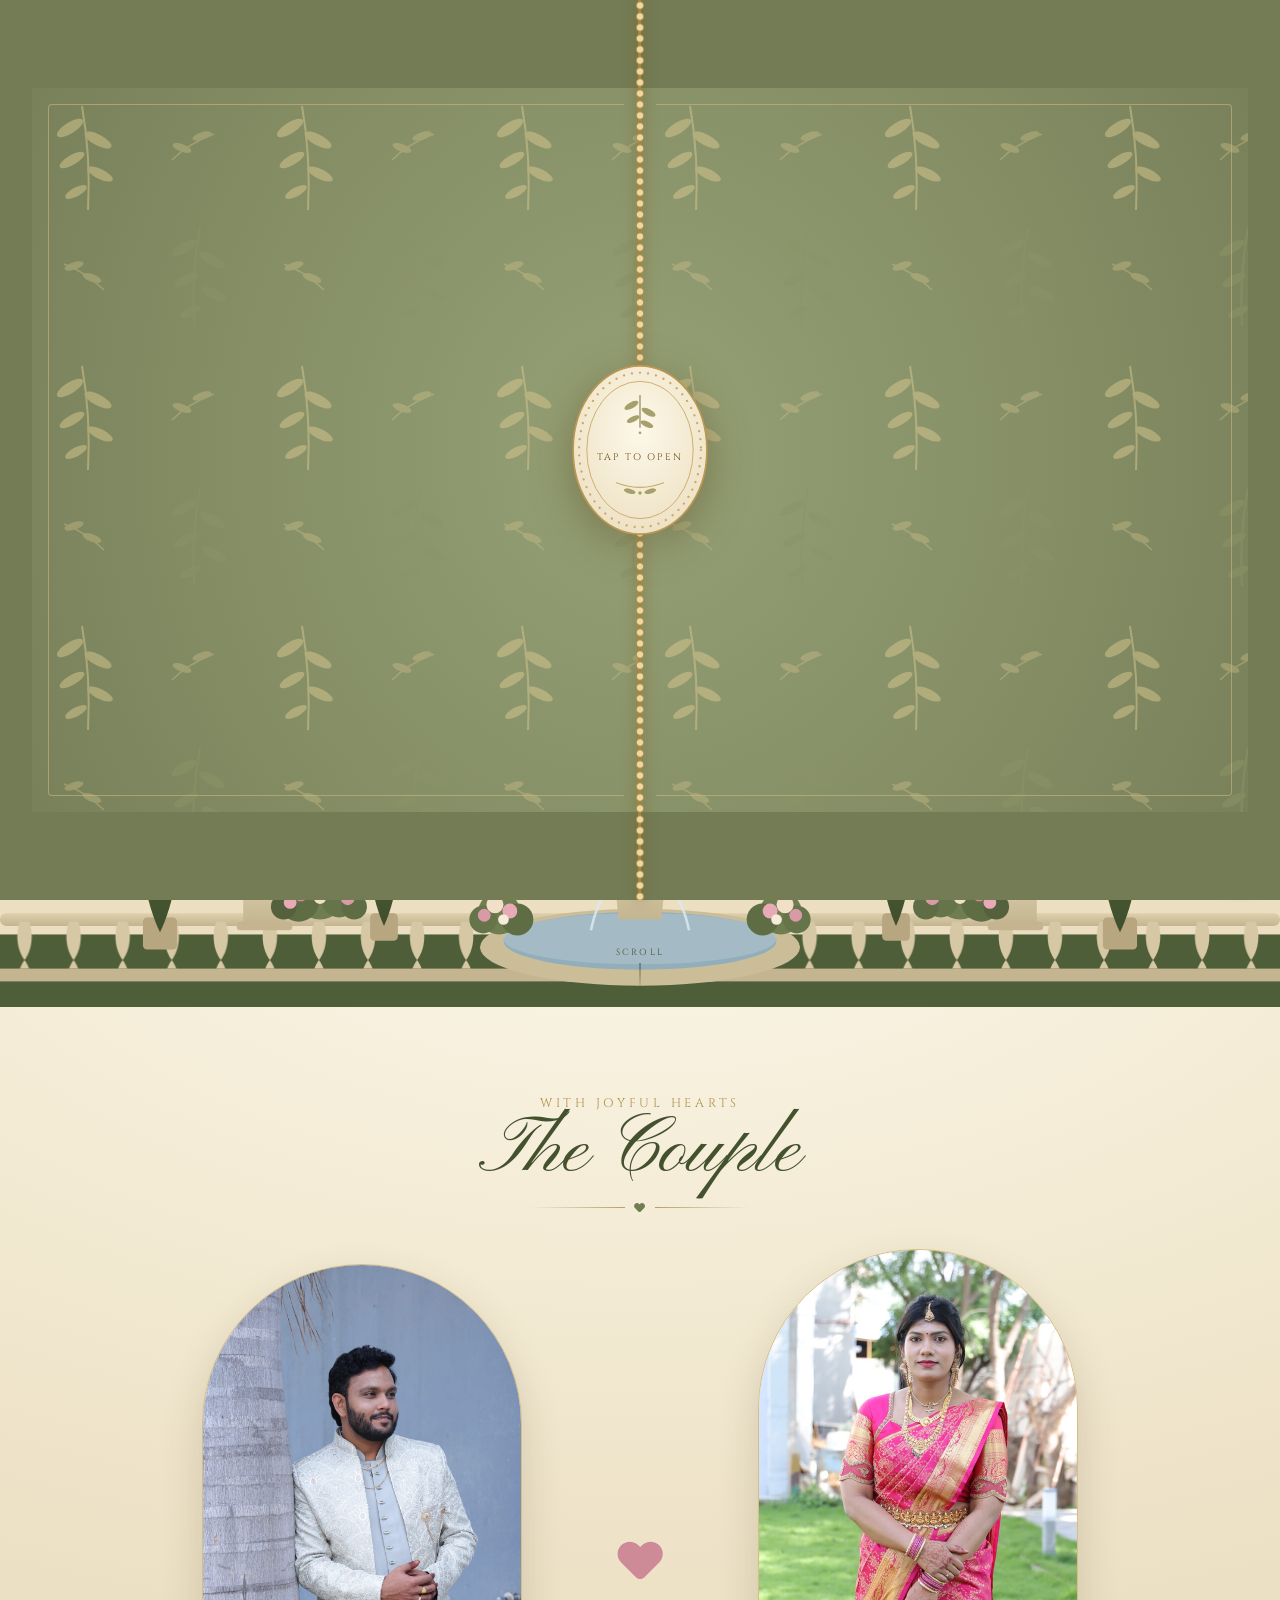
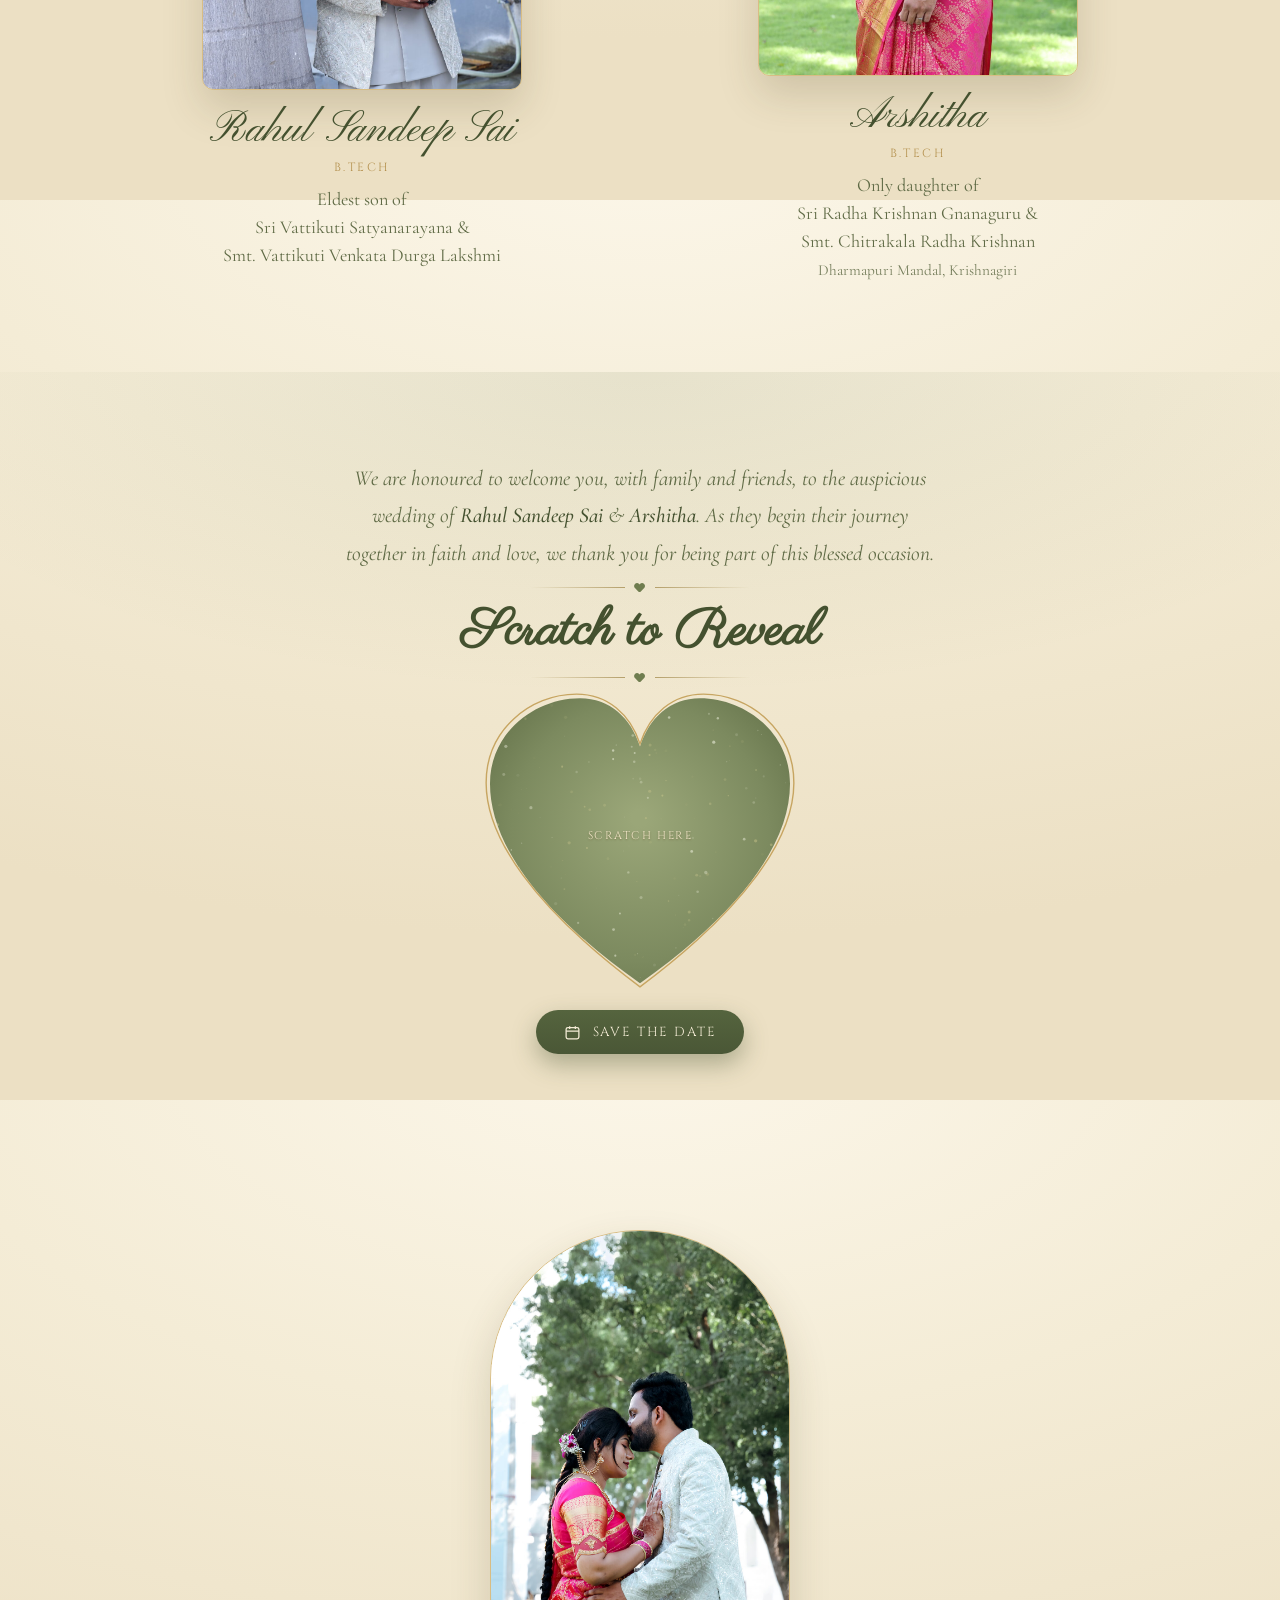
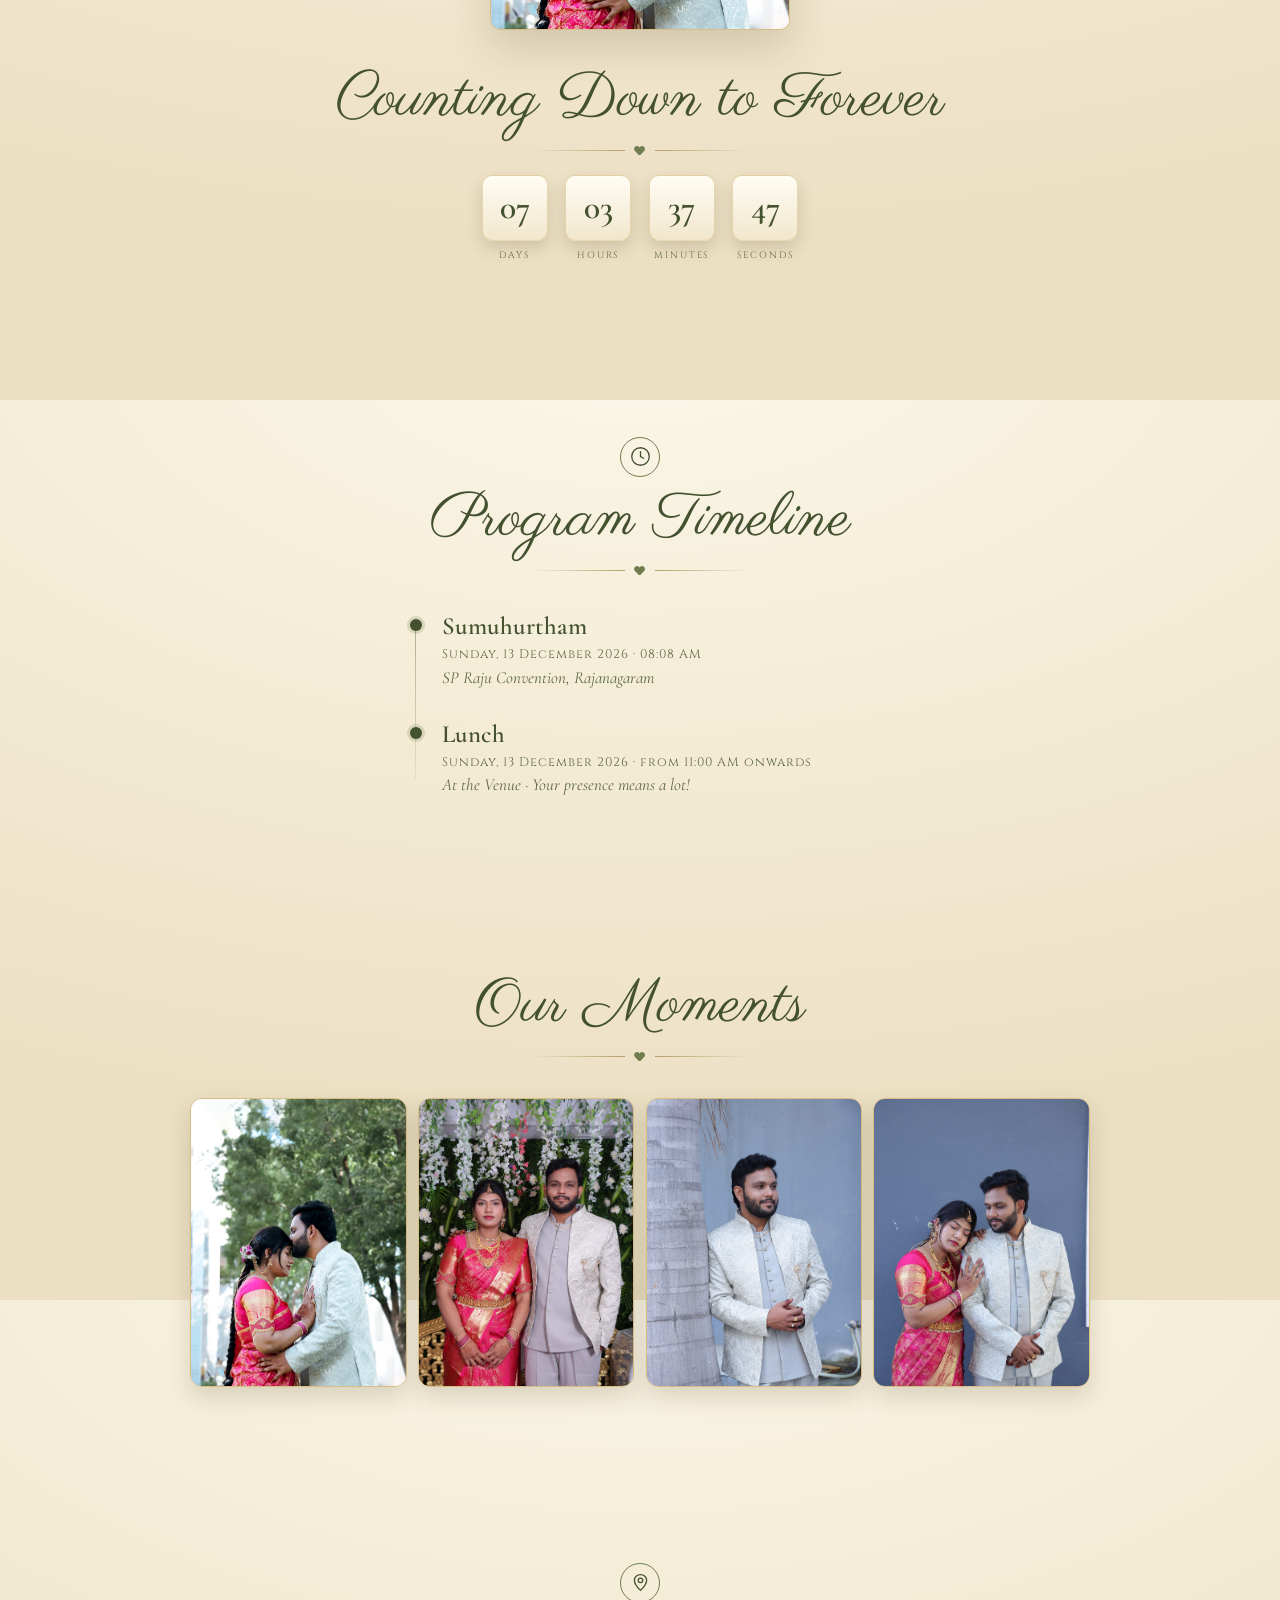
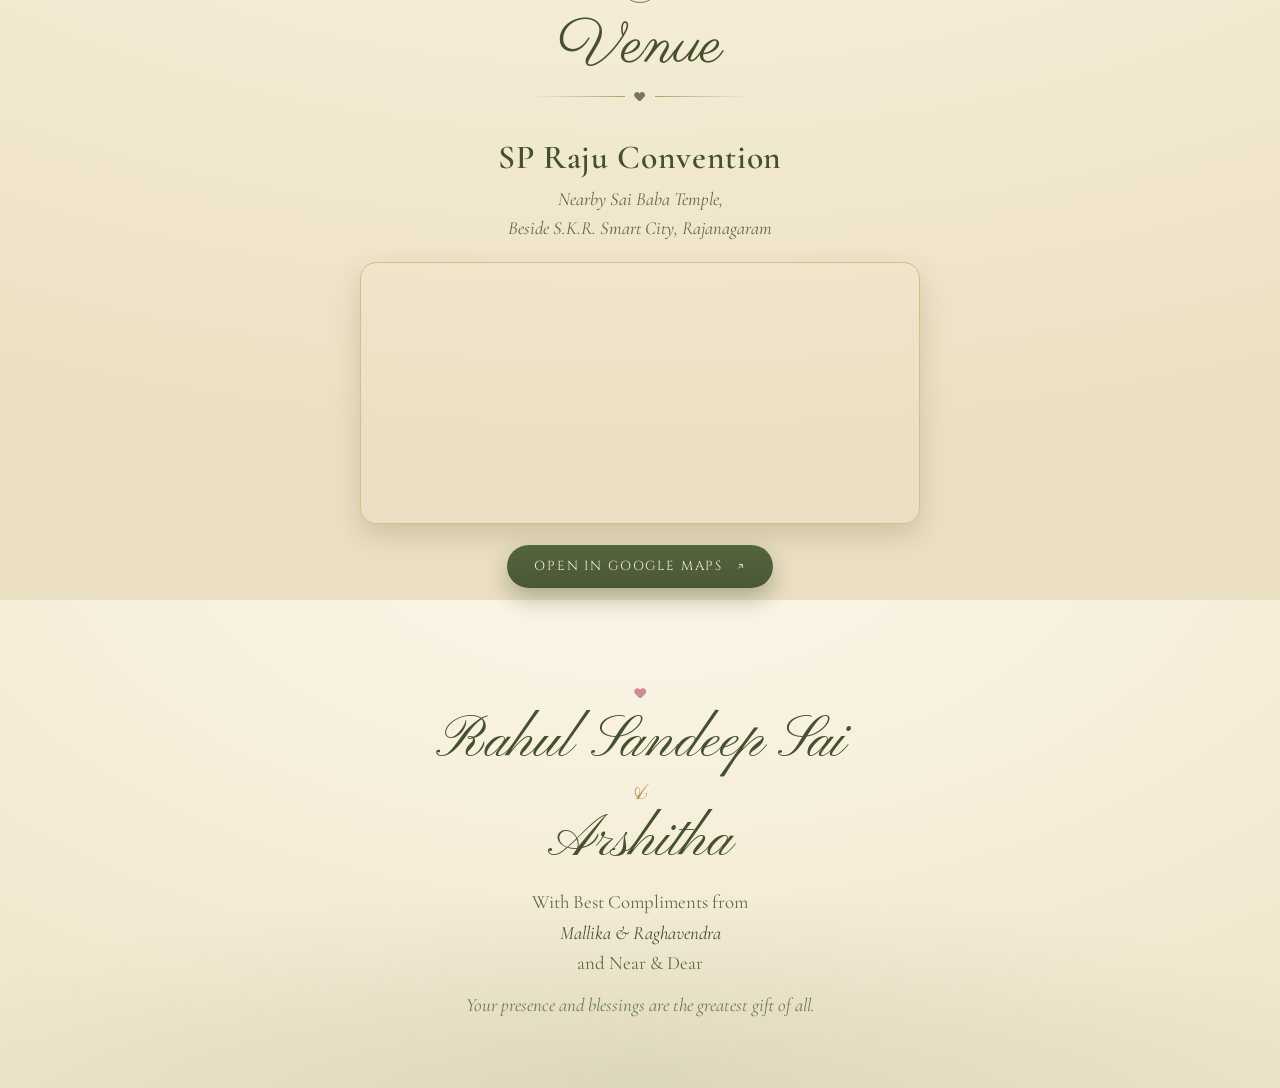
==== commit c3621109: "Replace emoji glyphs with SVG icons, add auto-scroll, fix music bars - Swap all ♥ and ↗ glyphs for r" ====
--- a/index.html
+++ b/index.html
@@ -20,12 +20,18 @@
   <span class="music-icon"><span></span><span></span><span></span><span></span></span>
 </button>
 
-<!-- responsive heart clip for the scratch card -->
+<!-- reusable SVG icons + heart clip for the scratch card -->
 <svg width="0" height="0" style="position:absolute" aria-hidden="true">
   <defs>
     <clipPath id="heartClip" clipPathUnits="objectBoundingBox">
       <path d="M0.5,1 C0.15,0.74 0,0.5 0,0.3 C0,0.12 0.15,0 0.3,0 C0.4,0 0.47,0.07 0.5,0.17 C0.53,0.07 0.6,0 0.7,0 C0.85,0 1,0.12 1,0.3 C1,0.5 0.85,0.74 0.5,1 Z"/>
     </clipPath>
+    <symbol id="ico-heart" viewBox="0 0 24 24">
+      <path fill="currentColor" d="M12 20.3c-.7 0-1.4-.3-1.9-.8L3.6 13C1.5 10.9 1.5 7.5 3.6 5.4 5.7 3.3 9.1 3.3 11.2 5.4l.8.8.8-.8c2.1-2.1 5.5-2.1 7.6 0 2.1 2.1 2.1 5.5 0 7.6l-6.5 6.5c-.5.5-1.2.8-1.9.8Z"/>
+    </symbol>
+    <symbol id="ico-arrow" viewBox="0 0 24 24">
+      <path fill="none" stroke="currentColor" stroke-width="2" stroke-linecap="round" stroke-linejoin="round" d="M8 16 16 8M9.5 7.5H16.5V14.5"/>
+    </symbol>
   </defs>
 </svg>
 
@@ -152,9 +158,9 @@
     <div class="hero-content reveal">
       <p class="blessings">Srirasthu &nbsp;•&nbsp; Subhamasthu &nbsp;•&nbsp; Avighnamasthu</p>
       <p class="divine">With the Divine Blessings of<br/><em>Sri Dasari Ramudu &amp; Smt. Annapurna</em></p>
-      <span class="mini-heart">♥</span>
+      <span class="mini-heart"><svg class="ico-heart"><use href="#ico-heart"/></svg></span>
       <p class="getting">We're getting married</p>
-      <div class="hdiv" aria-hidden="true"><i></i><span>♥</span><i></i></div>
+      <div class="hdiv" aria-hidden="true"><i></i><svg class="ico-heart"><use href="#ico-heart"/></svg><i></i></div>
 
       <h1 class="names">
         <span class="name">Rahul Sandeep Sai</span>
@@ -259,7 +265,7 @@
     <div class="sec-head reveal">
       <p class="eyebrow">With joyful hearts</p>
       <h2 class="sec-title">The Couple</h2>
-      <div class="hdiv" aria-hidden="true"><i></i><span>♥</span><i></i></div>
+      <div class="hdiv" aria-hidden="true"><i></i><svg class="ico-heart"><use href="#ico-heart"/></svg><i></i></div>
     </div>
     <div class="couple-grid">
       <figure class="person reveal">
@@ -270,7 +276,7 @@
           <p class="person-parents">Eldest son of<br/>Sri Vattikuti Satyanarayana &amp;<br/>Smt. Vattikuti Venkata Durga Lakshmi</p>
         </figcaption>
       </figure>
-      <div class="couple-amp reveal"><span>♥</span></div>
+      <div class="couple-amp reveal"><svg class="ico-heart"><use href="#ico-heart"/></svg></div>
       <figure class="person reveal">
         <div class="person-photo"><img src="images/bride.jpg" alt="Arshitha, the bride" loading="lazy" /></div>
         <figcaption>
@@ -289,9 +295,9 @@
         to the auspicious wedding of <em>Rahul Sandeep Sai</em> &amp; <em>Arshitha</em>.
         As they begin their journey together in faith and love,
         we thank you for being part of this blessed occasion.</p>
-      <div class="hdiv" aria-hidden="true"><i></i><span>♥</span><i></i></div>
+      <div class="hdiv" aria-hidden="true"><i></i><svg class="ico-heart"><use href="#ico-heart"/></svg><i></i></div>
       <h2 class="scratch-title">Scratch to Reveal</h2>
-      <div class="hdiv" aria-hidden="true"><i></i><span>♥</span><i></i></div>
+      <div class="hdiv" aria-hidden="true"><i></i><svg class="ico-heart"><use href="#ico-heart"/></svg><i></i></div>
       <div class="heart-frame">
         <div class="heart-scratch" id="scratchCard">
           <div class="scratch-reveal">
@@ -321,7 +327,7 @@
     </div>
     <div class="count-body reveal">
       <h2 class="sec-title script-head count-title">Counting Down to Forever</h2>
-      <div class="hdiv" aria-hidden="true"><i></i><span>♥</span><i></i></div>
+      <div class="hdiv" aria-hidden="true"><i></i><svg class="ico-heart"><use href="#ico-heart"/></svg><i></i></div>
       <div class="count-grid" id="countGrid">
         <div class="count-cell"><span class="cbox"><span class="cnum" id="cd-days">00</span></span><span class="clab">Days</span></div>
         <div class="count-cell"><span class="cbox"><span class="cnum" id="cd-hours">00</span></span><span class="clab">Hours</span></div>
@@ -336,7 +342,7 @@
     <div class="sec-head reveal">
       <span class="sec-icon" aria-hidden="true"><svg viewBox="0 0 24 24"><circle cx="12" cy="12" r="10" fill="none" stroke="currentColor" stroke-width="1.5"/><path d="M12 6.5 V12 L15.5 14" fill="none" stroke="currentColor" stroke-width="1.5" stroke-linecap="round"/></svg></span>
       <h2 class="sec-title script-head">Program Timeline</h2>
-      <div class="hdiv" aria-hidden="true"><i></i><span>♥</span><i></i></div>
+      <div class="hdiv" aria-hidden="true"><i></i><svg class="ico-heart"><use href="#ico-heart"/></svg><i></i></div>
     </div>
     <div class="timeline">
       <div class="event-item reveal">
@@ -344,7 +350,7 @@
         <div class="event-card">
           <h3>Sumuhurtham</h3>
           <p class="event-time">Sunday, 13 December 2026 · 08:08 AM</p>
-          <p class="event-where">SP Raju Convention, Rajanagaram ♥</p>
+          <p class="event-where">SP Raju Convention, Rajanagaram</p>
         </div>
       </div>
       <div class="event-item reveal">
@@ -362,7 +368,7 @@
   <section class="gallery" id="gallery">
     <div class="sec-head reveal">
       <h2 class="sec-title script-head">Our Moments</h2>
-      <div class="hdiv" aria-hidden="true"><i></i><span>♥</span><i></i></div>
+      <div class="hdiv" aria-hidden="true"><i></i><svg class="ico-heart"><use href="#ico-heart"/></svg><i></i></div>
     </div>
     <div class="gal-grid">
       <figure class="reveal"><img src="images/couple-1.jpg" alt="Couple" loading="lazy" /></figure>
@@ -377,7 +383,7 @@
     <div class="sec-head reveal">
       <span class="sec-icon" aria-hidden="true"><svg viewBox="0 0 24 24"><path d="M12 21 C12 21 5 14.6 5 9.5 C5 5.9 8.1 3 12 3 C15.9 3 19 5.9 19 9.5 C19 14.6 12 21 12 21 Z" fill="none" stroke="currentColor" stroke-width="1.5"/><circle cx="12" cy="9.5" r="2.6" fill="none" stroke="currentColor" stroke-width="1.5"/></svg></span>
       <h2 class="sec-title script-head">Venue</h2>
-      <div class="hdiv" aria-hidden="true"><i></i><span>♥</span><i></i></div>
+      <div class="hdiv" aria-hidden="true"><i></i><svg class="ico-heart"><use href="#ico-heart"/></svg><i></i></div>
     </div>
     <div class="venue-card reveal">
       <h3>SP Raju Convention</h3>
@@ -389,14 +395,14 @@
           referrerpolicy="no-referrer-when-downgrade"
           src="https://www.google.com/maps?q=SP%20Raju%20Convention%20Rajanagaram&output=embed"></iframe>
       </div>
-      <a class="pill-btn" id="mapBtn" href="https://www.google.com/maps/search/?api=1&query=SP+Raju+Convention+Rajanagaram" target="_blank" rel="noopener">Open in Google Maps ↗</a>
+      <a class="pill-btn" id="mapBtn" href="https://www.google.com/maps/search/?api=1&query=SP+Raju+Convention+Rajanagaram" target="_blank" rel="noopener">Open in Google Maps&nbsp;<svg class="ico-arrow"><use href="#ico-arrow"/></svg></a>
     </div>
   </section>
 
   <!-- FOOTER -->
   <footer class="footer">
     <div class="reveal">
-      <div class="heart-sep">♥</div>
+      <div class="heart-sep"><svg class="ico-heart"><use href="#ico-heart"/></svg></div>
       <p class="foot-names">Rahul Sandeep Sai <span>&amp;</span> Arshitha</p>
       <p class="foot-compliments">With Best Compliments from<br/><em>Mallika &amp; Raghavendra</em><br/>and Near &amp; Dear</p>
       <p class="foot-thanks">Your presence and blessings are the greatest gift of all.</p>
--- a/styles.css
+++ b/styles.css
@@ -126,10 +126,18 @@
 .music-icon{display:flex;align-items:flex-end;gap:3px;height:19px}
 .music-icon span{width:3px;height:5px;background:var(--gold-deep);border-radius:2px}
 .music-btn.playing .music-icon span{animation:eq .9s ease-in-out infinite}
-.music-icon span:nth-child(2){animation-delay:.2s}
-.music-icon span:nth-child(3){animation-delay:.4s}
-.music-icon span:nth-child(4){animation-delay:.1s}
+/* different durations + negative offsets so the bars never move in unison */
+.music-btn.playing .music-icon span:nth-child(1){animation-duration:.72s;animation-delay:-.20s}
+.music-btn.playing .music-icon span:nth-child(2){animation-duration:1.08s;animation-delay:-.50s}
+.music-btn.playing .music-icon span:nth-child(3){animation-duration:.82s;animation-delay:-.08s}
+.music-btn.playing .music-icon span:nth-child(4){animation-duration:1.20s;animation-delay:-.34s}
 @keyframes eq{0%,100%{height:4px}50%{height:18px}}
+
+/* inline SVG icons (replacing ♥ / ↗ glyphs) */
+.ico-heart{width:1em;height:1em;display:inline-block;vertical-align:-.14em;fill:currentColor}
+.ico-arrow{width:.82em;height:.82em;display:inline-block;vertical-align:-.04em}
+.hdiv .ico-heart{flex:none;width:.82rem;height:.82rem;color:var(--green)}
+.couple-amp .ico-heart{display:inline-block;animation:beat 1.8s infinite}
 
 /* ======================= MAIN ======================= */
 .main{position:relative;z-index:1}
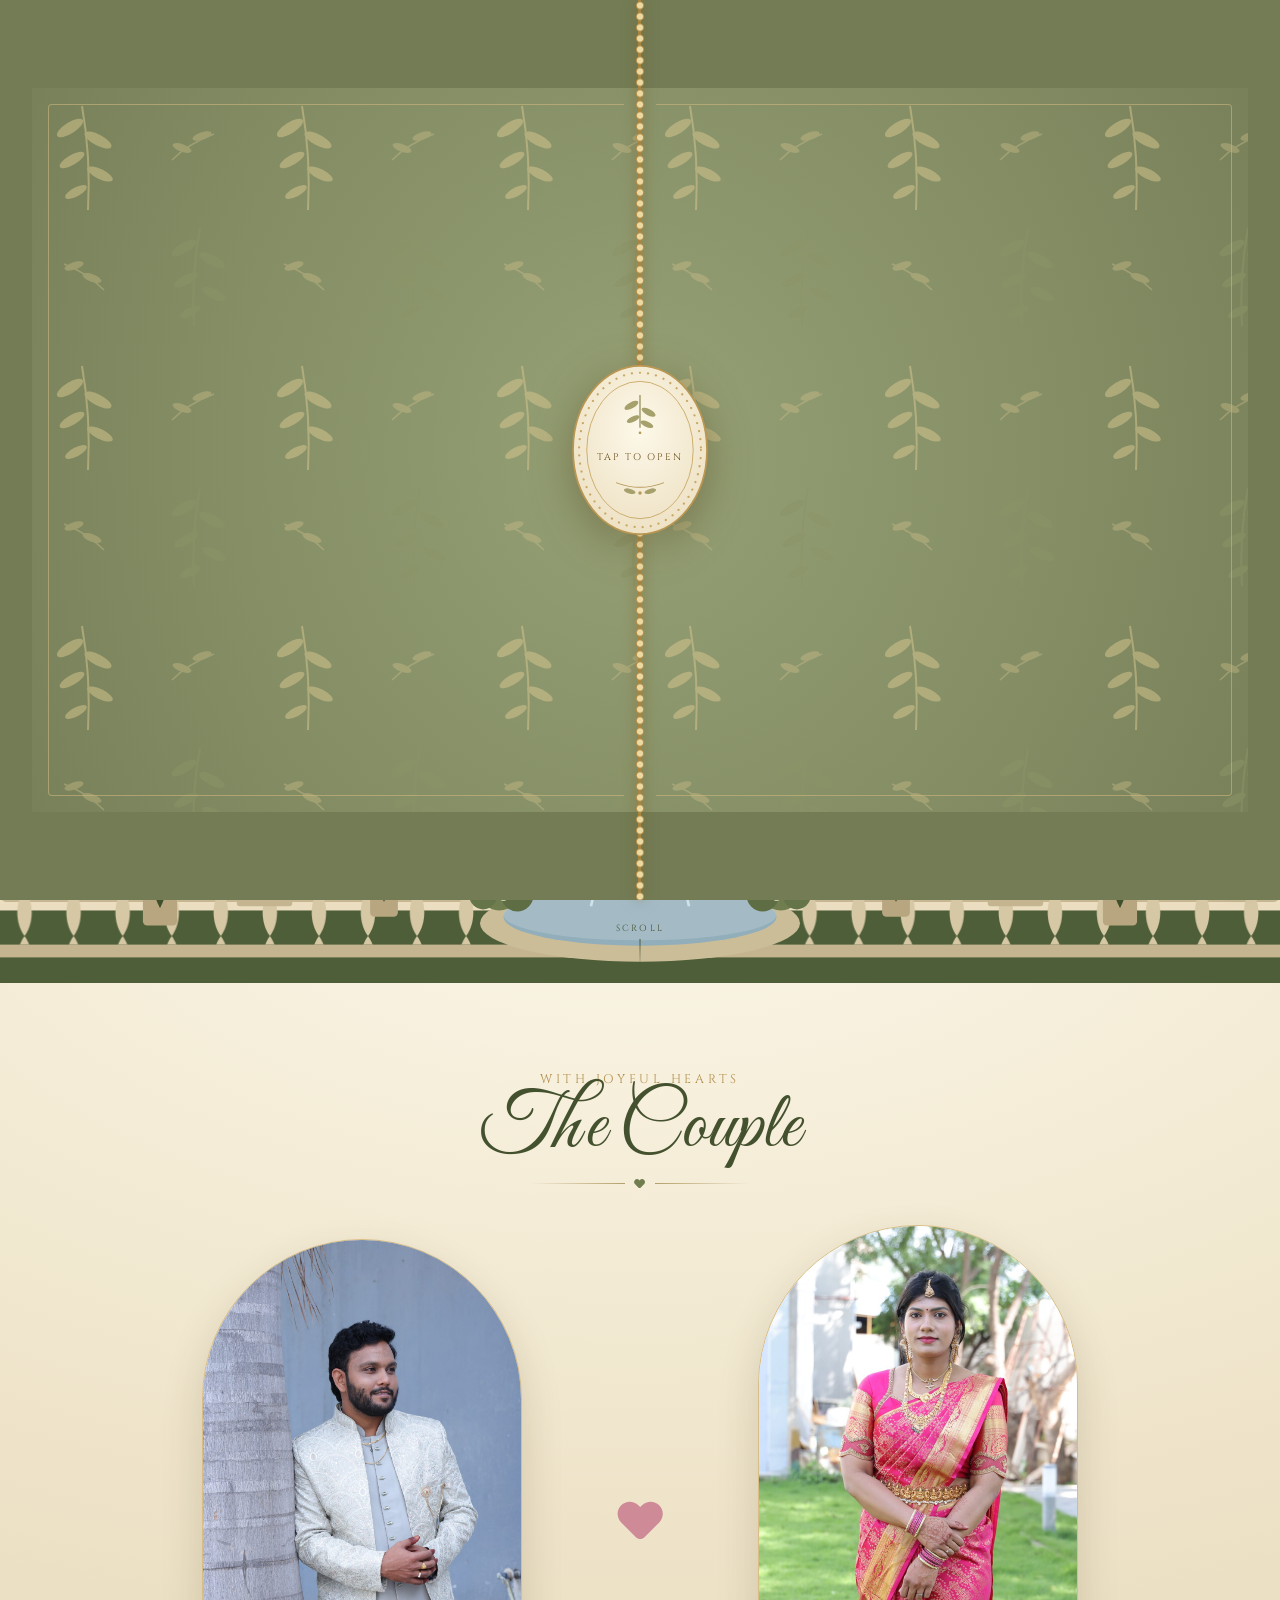
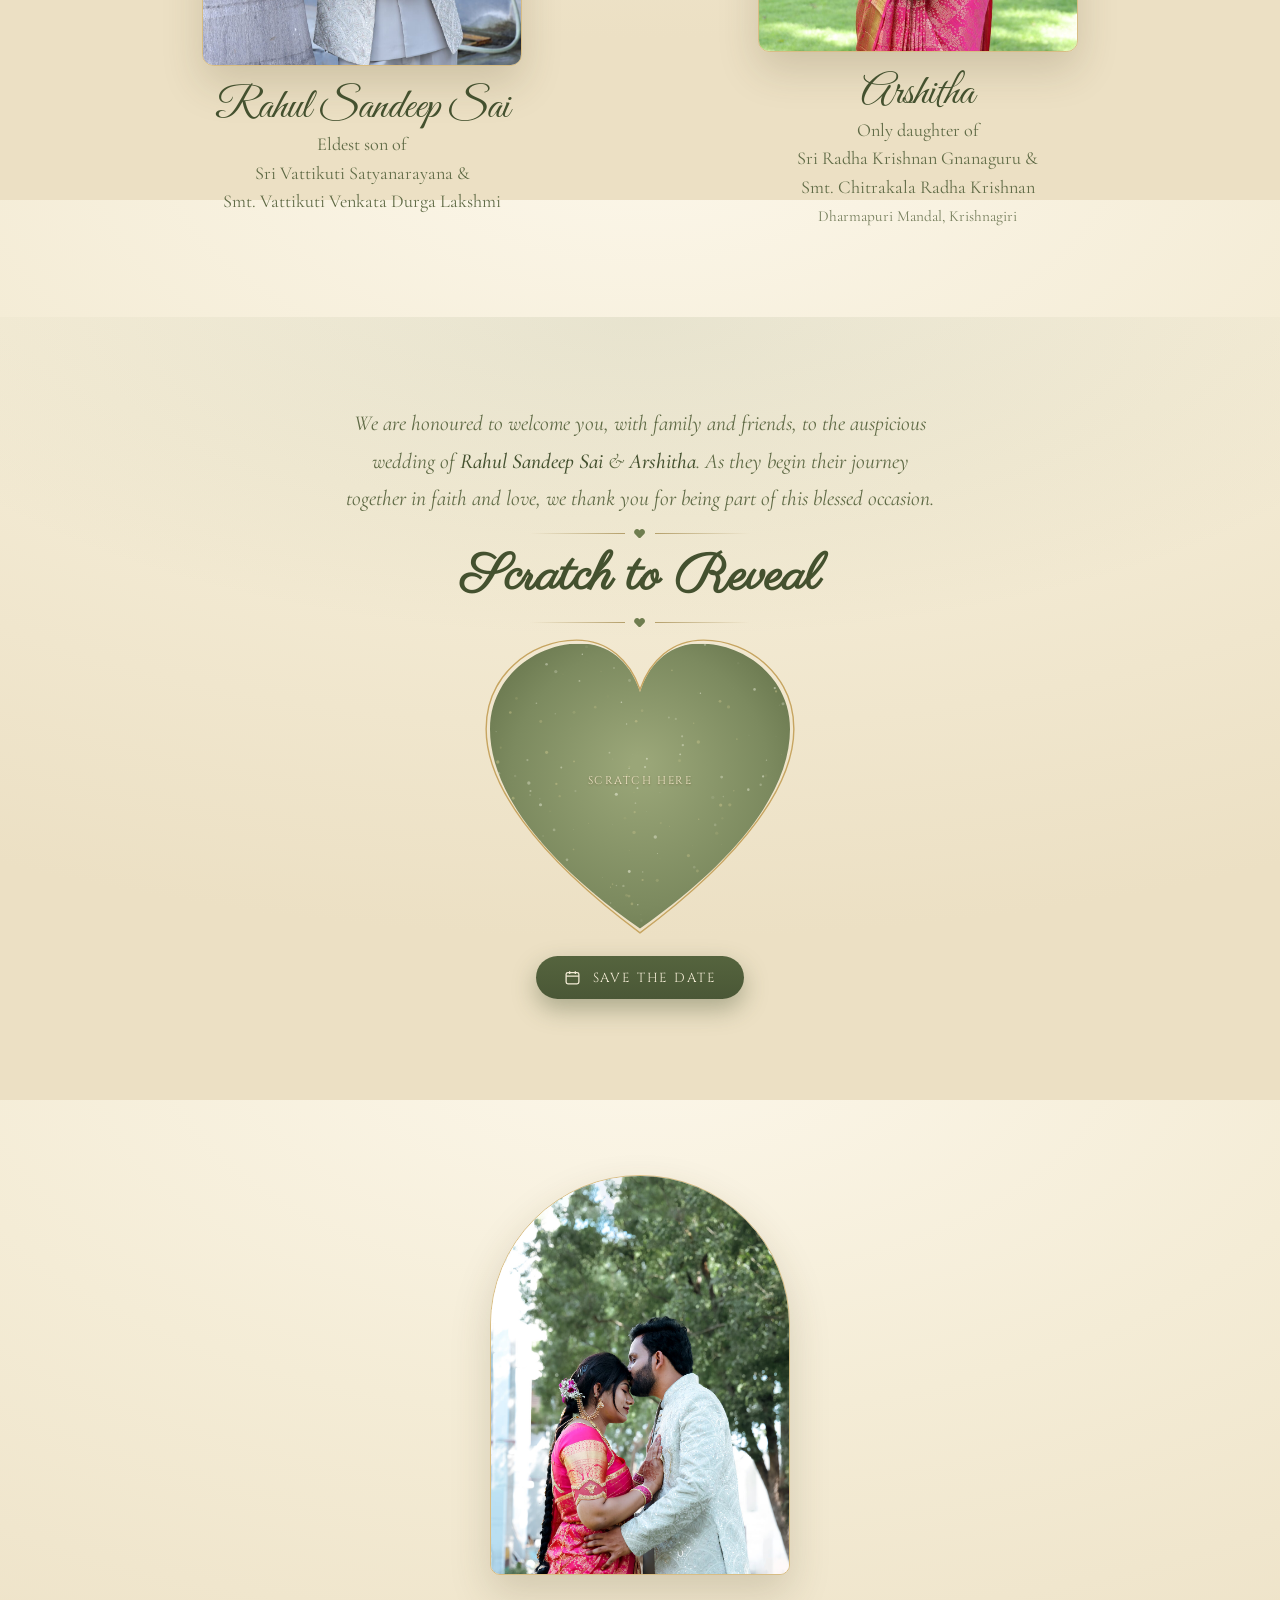
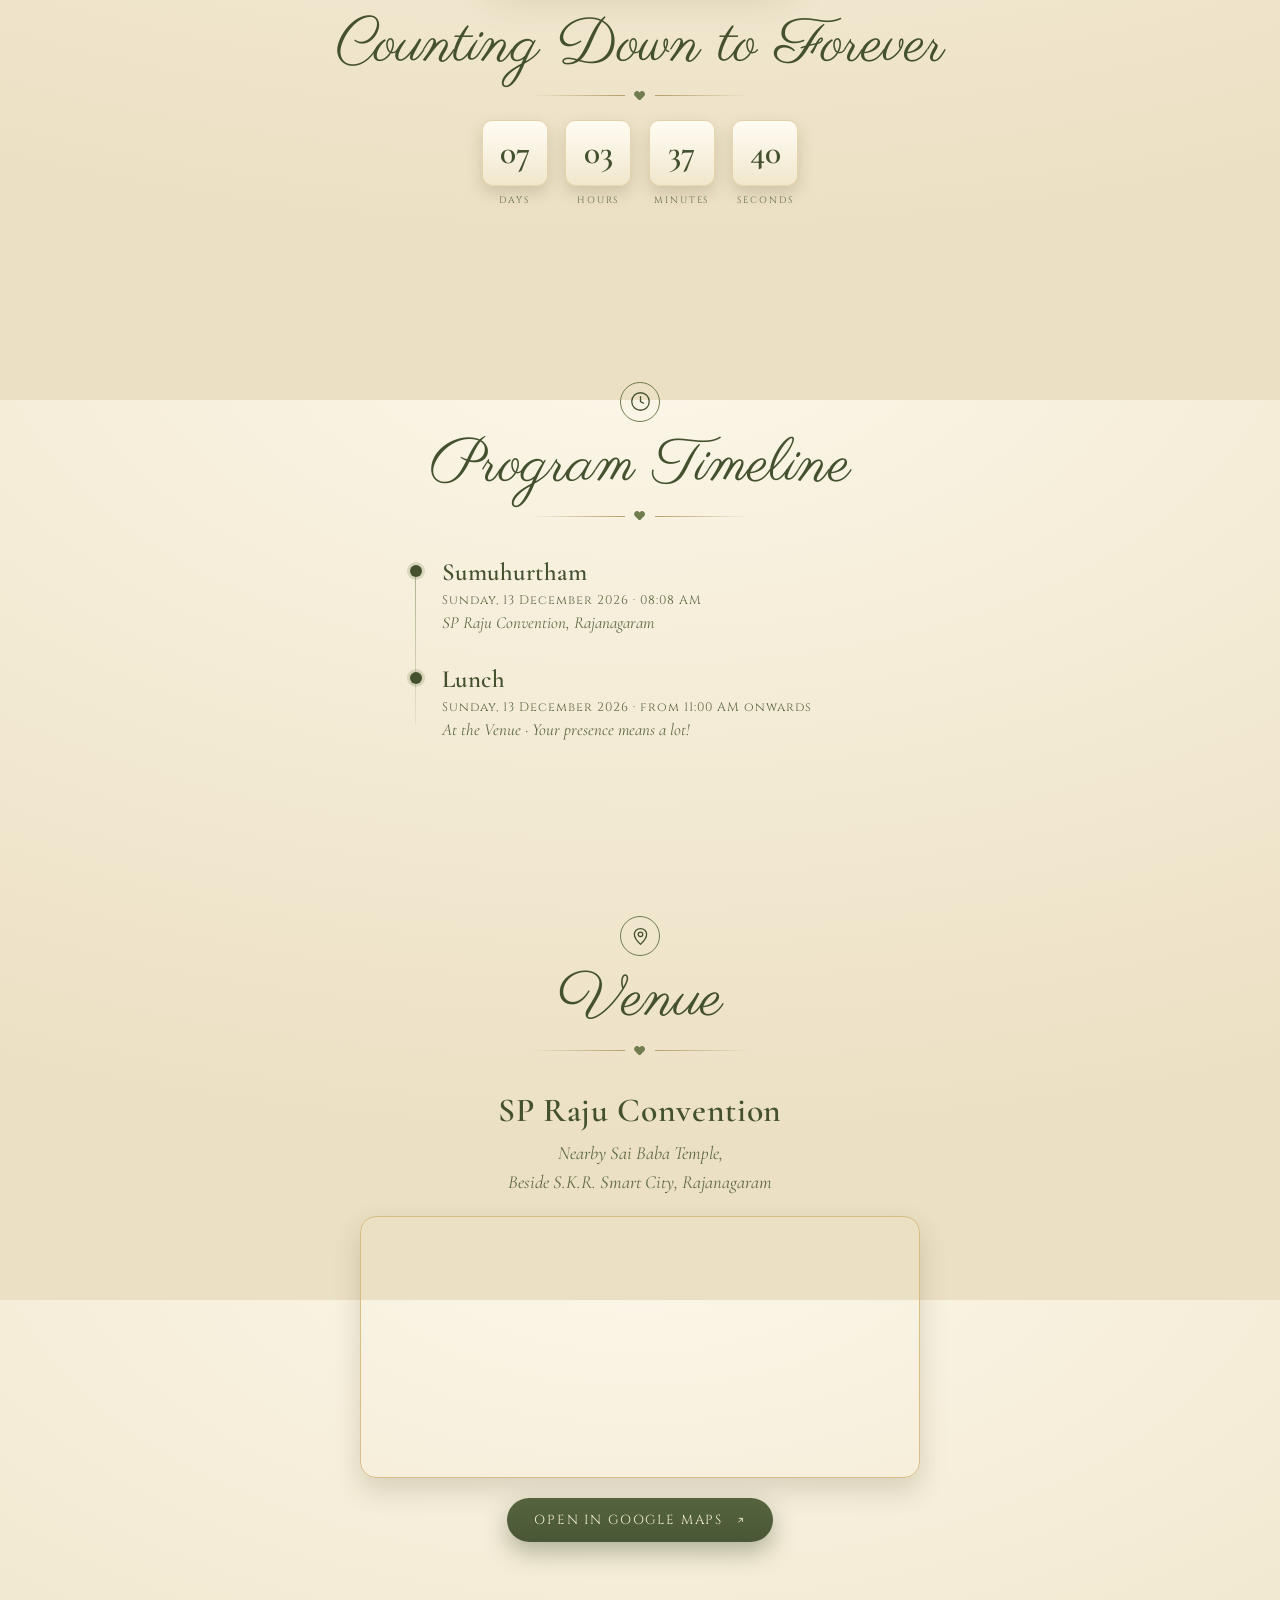
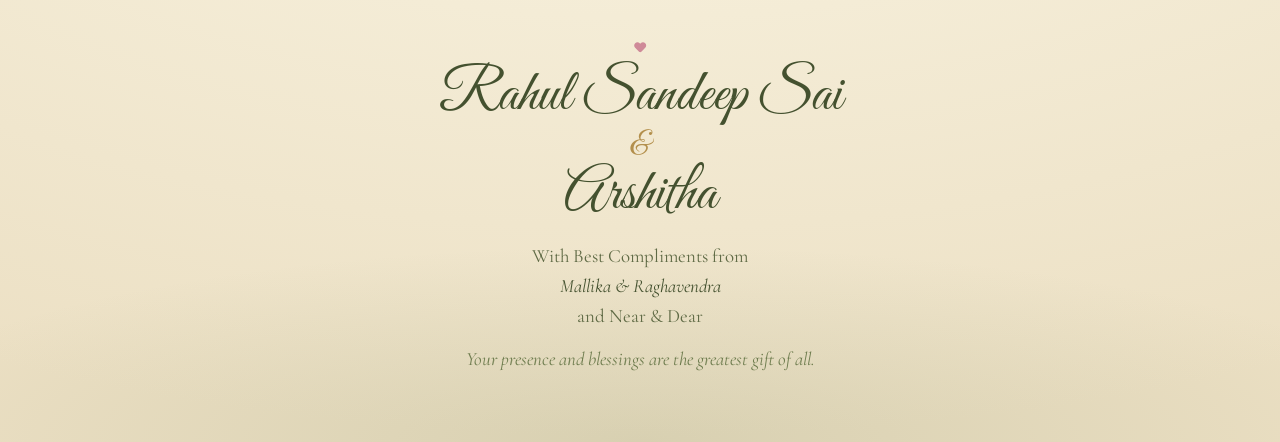
==== commit 90f4aa25: "Remove gallery + B.Tech, switch name font to Great Vibes, refine auto-scroll - Remove 'Our Moments' " ====
--- a/index.html
+++ b/index.html
@@ -7,7 +7,7 @@
 <meta name="description" content="With love and blessings, we invite you to the wedding of Rahul Sandeep Sai & Arshitha — 13 December 2026, Rajanagaram." />
 <link rel="preconnect" href="https://fonts.googleapis.com" />
 <link rel="preconnect" href="https://fonts.gstatic.com" crossorigin />
-<link href="https://fonts.googleapis.com/css2?family=Cormorant+Garamond:ital,wght@0,400;0,500;0,600;1,400;1,500&family=Pinyon+Script&family=Parisienne&family=Cinzel:wght@400;500;600&display=swap" rel="stylesheet" />
+<link href="https://fonts.googleapis.com/css2?family=Cormorant+Garamond:ital,wght@0,400;0,500;0,600;1,400;1,500&family=Great+Vibes&family=Parisienne&family=Cinzel:wght@400;500;600&display=swap" rel="stylesheet" />
 <link rel="stylesheet" href="styles.css" />
 </head>
 <body class="locked">
@@ -164,10 +164,10 @@
 
       <h1 class="names">
         <span class="name">Rahul Sandeep Sai</span>
-        <span class="person-sub">Eldest son of Sri Vattikuti Satyanarayana &amp; Smt. Vattikuti Venkata Durga Lakshmi · B.Tech</span>
+        <span class="person-sub">Eldest son of Sri Vattikuti Satyanarayana &amp; Smt. Vattikuti Venkata Durga Lakshmi</span>
         <span class="amp">&amp;</span>
         <span class="name">Arshitha</span>
-        <span class="person-sub">Only daughter of Sri Radha Krishnan Gnanaguru &amp; Smt. Chitrakala Radha Krishnan<br/>Dharmapuri Mandal, Krishnagiri · B.Tech</span>
+        <span class="person-sub">Only daughter of Sri Radha Krishnan Gnanaguru &amp; Smt. Chitrakala Radha Krishnan<br/>Dharmapuri Mandal, Krishnagiri</span>
       </h1>
     </div>
 
@@ -272,7 +272,6 @@
         <div class="person-photo"><img src="images/groom.jpg" alt="Rahul Sandeep Sai, the groom" loading="lazy" /></div>
         <figcaption>
           <h3 class="person-name">Rahul Sandeep Sai</h3>
-          <p class="person-qual">B.Tech</p>
           <p class="person-parents">Eldest son of<br/>Sri Vattikuti Satyanarayana &amp;<br/>Smt. Vattikuti Venkata Durga Lakshmi</p>
         </figcaption>
       </figure>
@@ -281,7 +280,6 @@
         <div class="person-photo"><img src="images/bride.jpg" alt="Arshitha, the bride" loading="lazy" /></div>
         <figcaption>
           <h3 class="person-name">Arshitha</h3>
-          <p class="person-qual">B.Tech</p>
           <p class="person-parents">Only daughter of<br/>Sri Radha Krishnan Gnanaguru &amp;<br/>Smt. Chitrakala Radha Krishnan<br/><small>Dharmapuri Mandal, Krishnagiri</small></p>
         </figcaption>
       </figure>
@@ -364,20 +362,6 @@
     </div>
   </section>
 
-  <!-- GALLERY -->
-  <section class="gallery" id="gallery">
-    <div class="sec-head reveal">
-      <h2 class="sec-title script-head">Our Moments</h2>
-      <div class="hdiv" aria-hidden="true"><i></i><svg class="ico-heart"><use href="#ico-heart"/></svg><i></i></div>
-    </div>
-    <div class="gal-grid">
-      <figure class="reveal"><img src="images/couple-1.jpg" alt="Couple" loading="lazy" /></figure>
-      <figure class="reveal"><img src="images/couple-2.jpg" alt="Couple" loading="lazy" /></figure>
-      <figure class="reveal"><img src="images/groom.jpg" alt="Groom" loading="lazy" /></figure>
-      <figure class="reveal"><img src="images/couple-3.jpg" alt="Couple" loading="lazy" /></figure>
-    </div>
-  </section>
-
   <!-- VENUE -->
   <section class="venue" id="venue">
     <div class="sec-head reveal">
--- a/styles.css
+++ b/styles.css
@@ -16,7 +16,7 @@
   --cover-green-2:#737c55;
   --shadow:rgba(70,60,25,.18);
   --serif:'Cormorant Garamond',Georgia,serif;
-  --name:'Pinyon Script',cursive;
+  --name:'Great Vibes',cursive;
   --head:'Parisienne',cursive;
   --caps:'Cinzel',serif;
 }
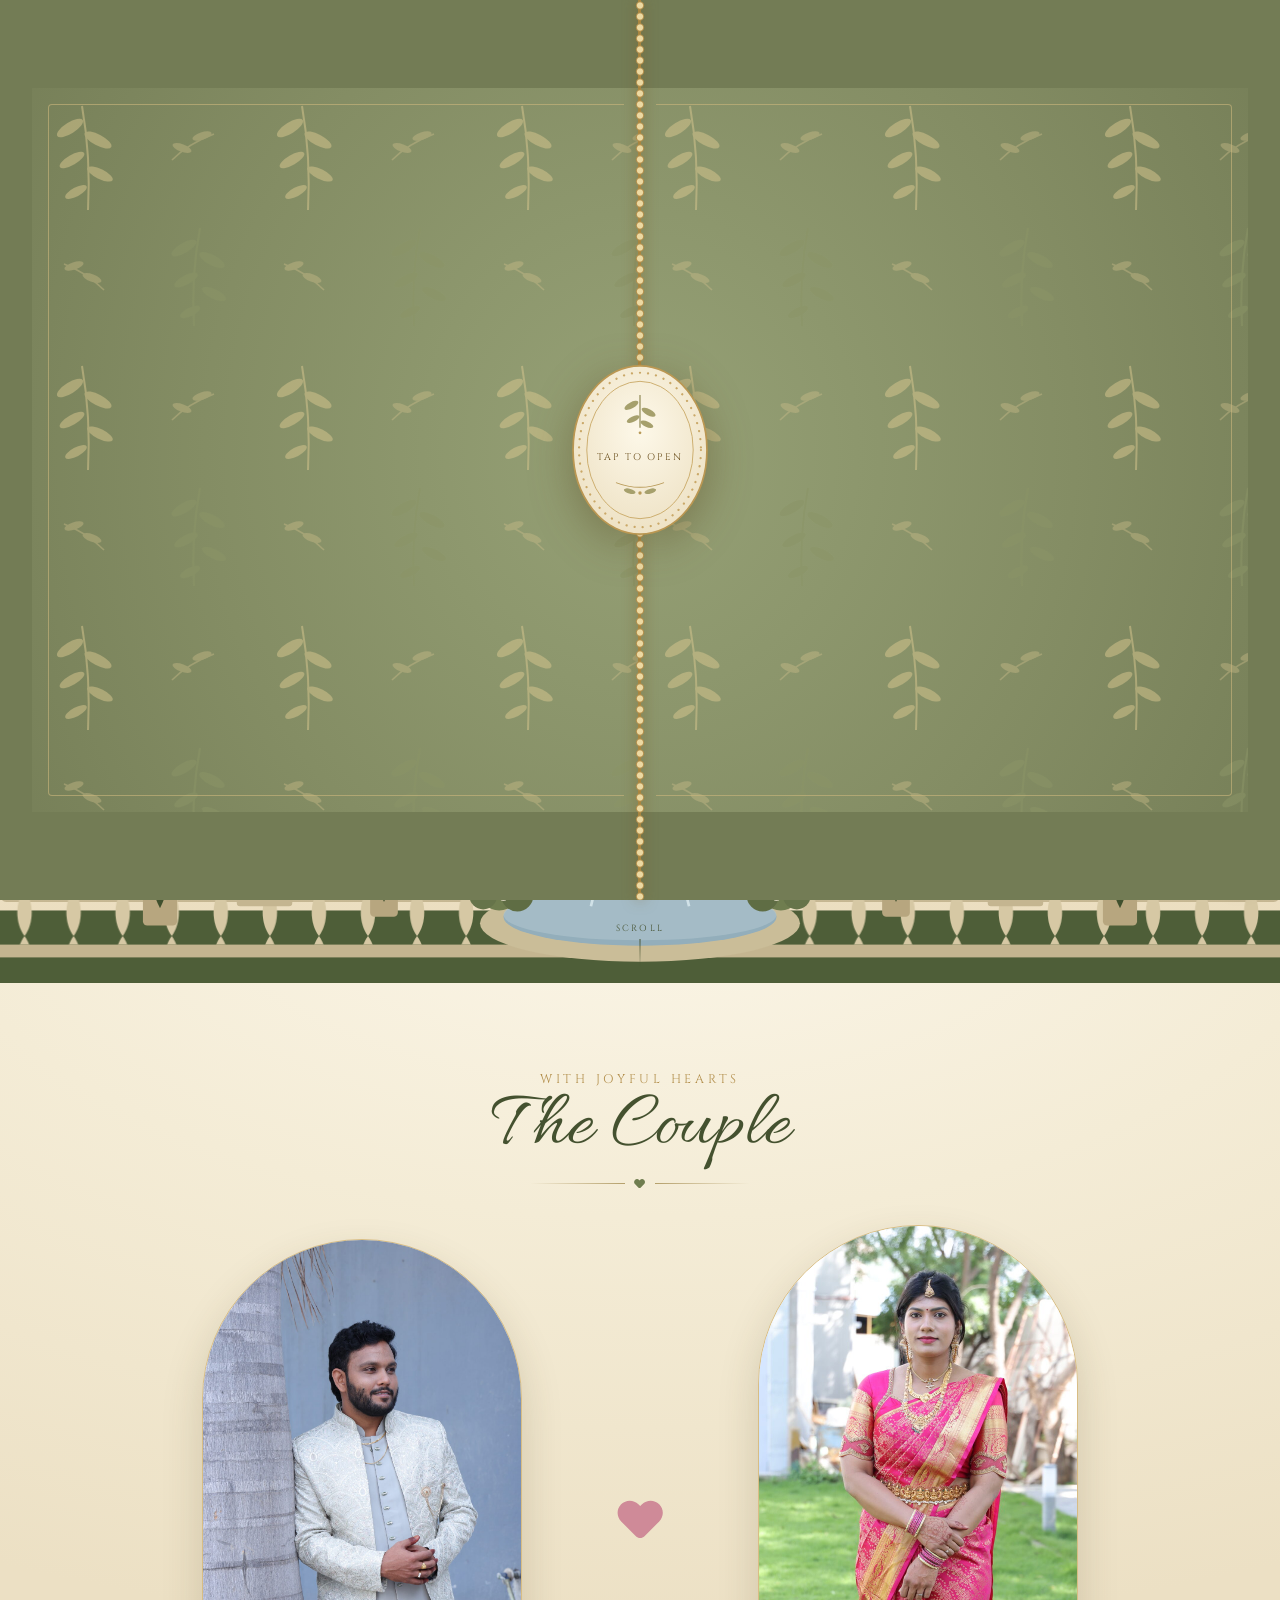
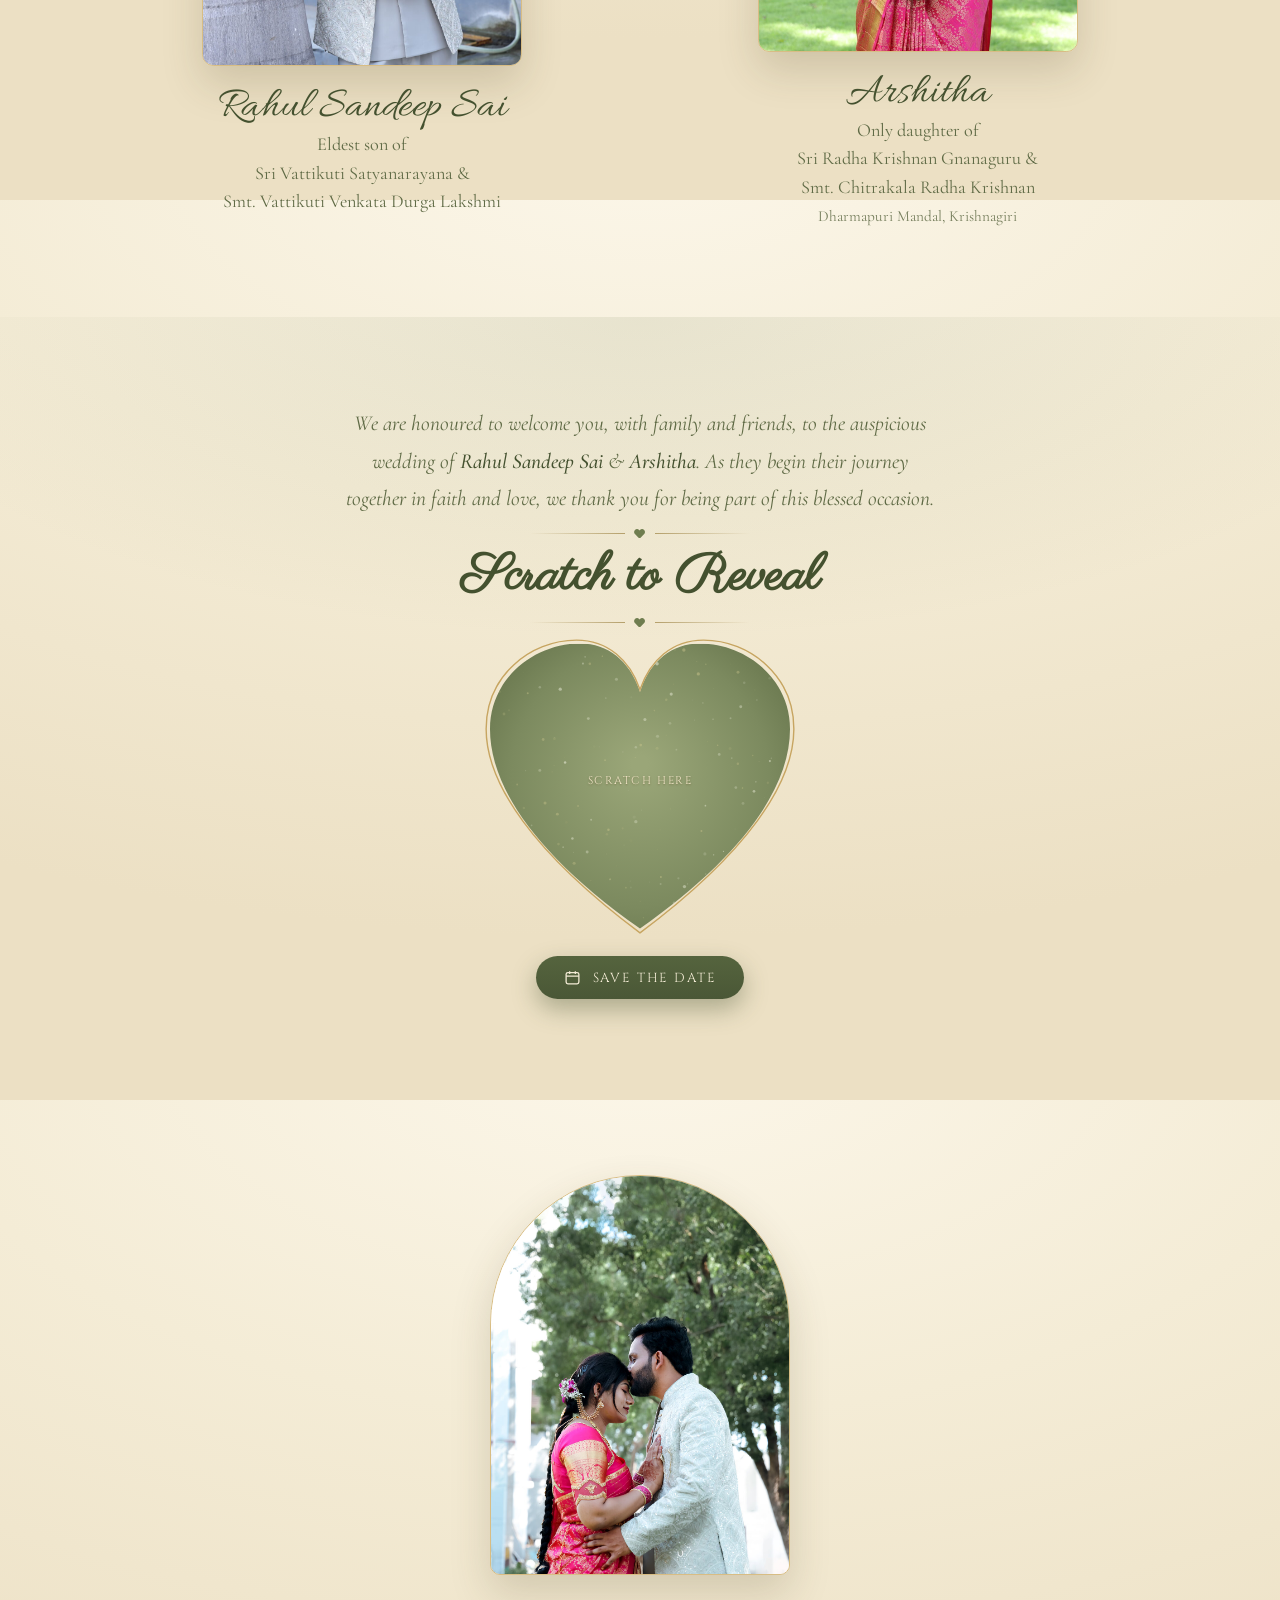
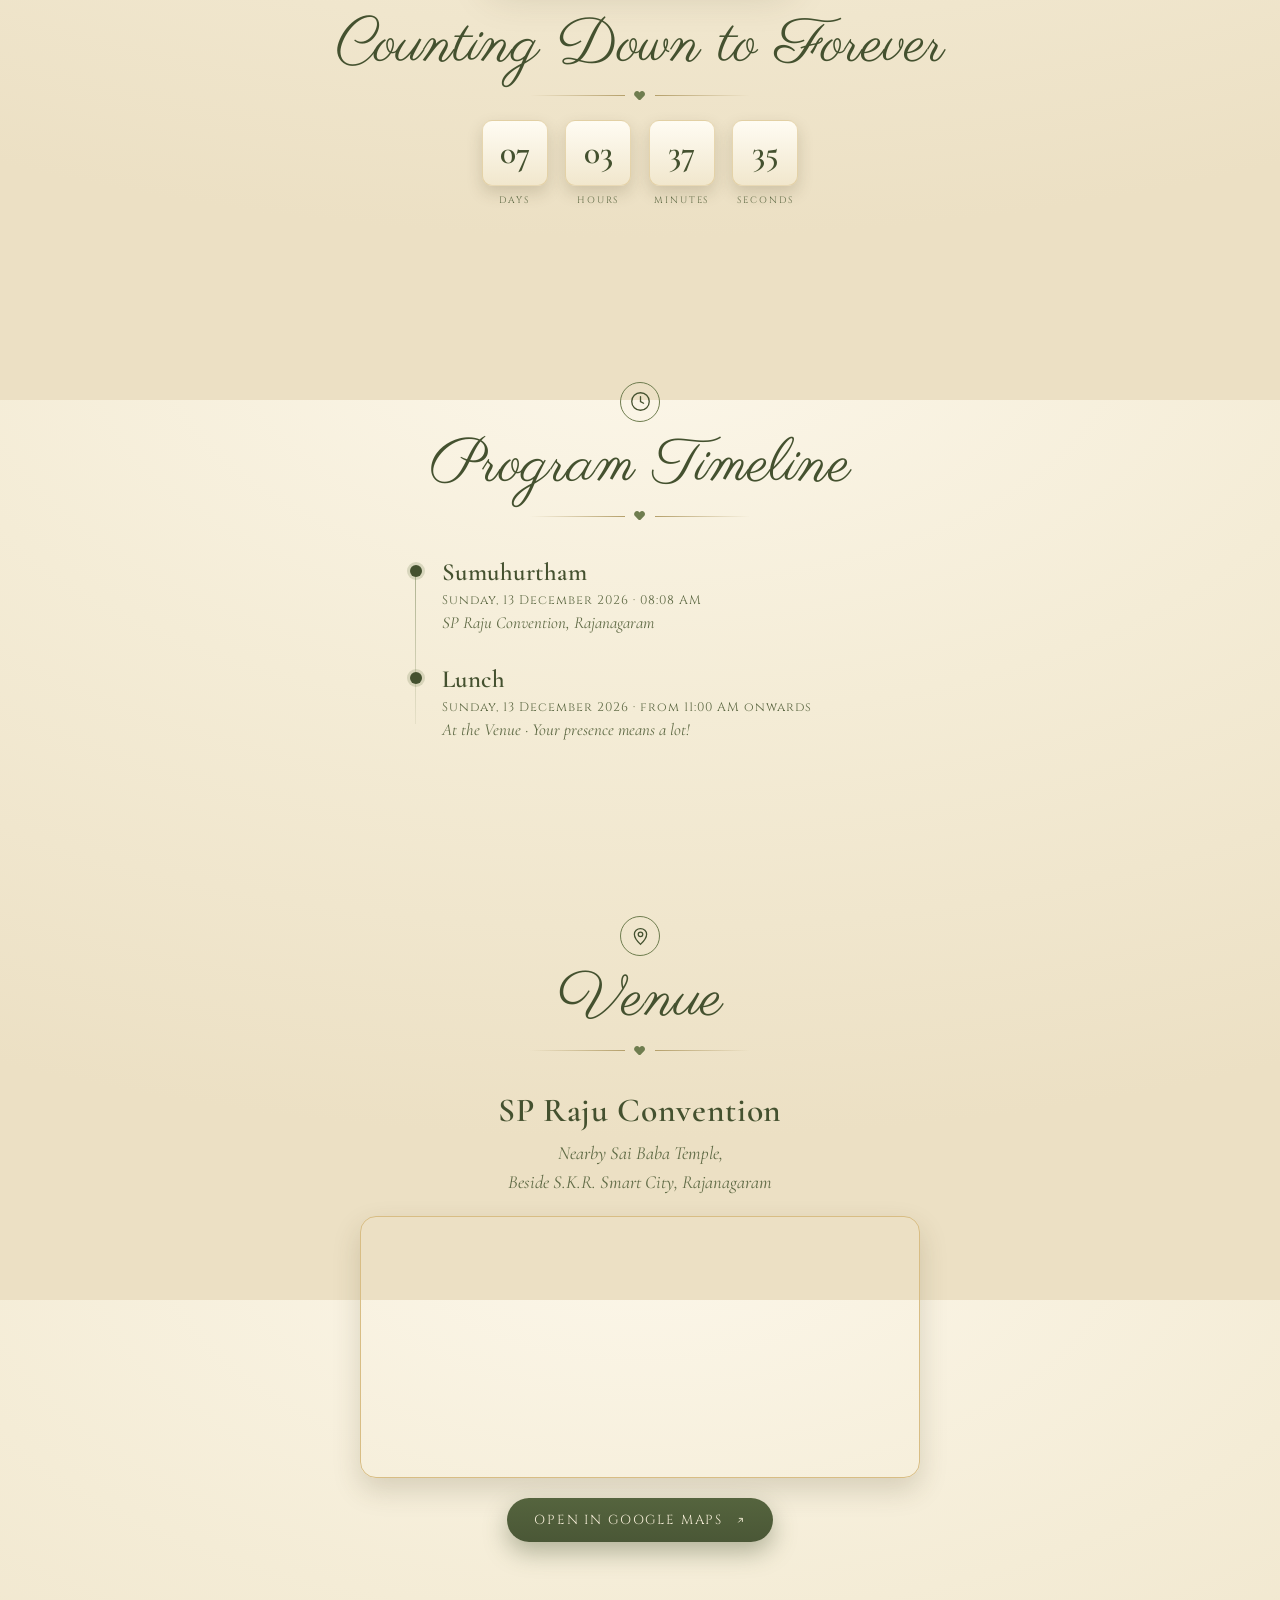
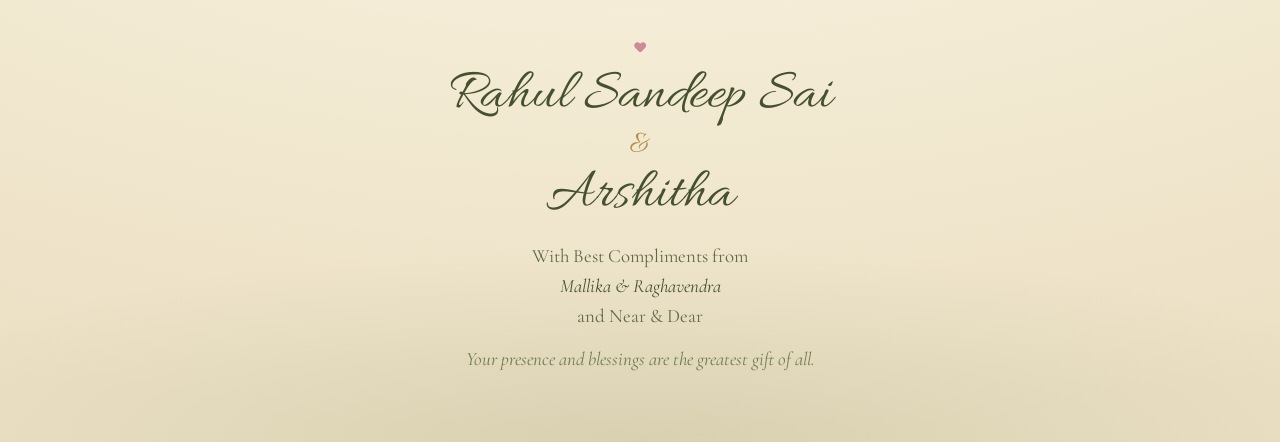
==== commit 8f9e1b9b: "Switch name font to Allura (clearer A & S), increase auto-scroll speed Co-Authored-By: Claude Fable " ====
--- a/index.html
+++ b/index.html
@@ -7,7 +7,7 @@
 <meta name="description" content="With love and blessings, we invite you to the wedding of Rahul Sandeep Sai & Arshitha — 13 December 2026, Rajanagaram." />
 <link rel="preconnect" href="https://fonts.googleapis.com" />
 <link rel="preconnect" href="https://fonts.gstatic.com" crossorigin />
-<link href="https://fonts.googleapis.com/css2?family=Cormorant+Garamond:ital,wght@0,400;0,500;0,600;1,400;1,500&family=Great+Vibes&family=Parisienne&family=Cinzel:wght@400;500;600&display=swap" rel="stylesheet" />
+<link href="https://fonts.googleapis.com/css2?family=Allura&family=Cormorant+Garamond:ital,wght@0,400;0,500;0,600;1,400;1,500&family=Parisienne&family=Cinzel:wght@400;500;600&display=swap" rel="stylesheet" />
 <link rel="stylesheet" href="styles.css" />
 </head>
 <body class="locked">
--- a/styles.css
+++ b/styles.css
@@ -16,7 +16,7 @@
   --cover-green-2:#737c55;
   --shadow:rgba(70,60,25,.18);
   --serif:'Cormorant Garamond',Georgia,serif;
-  --name:'Great Vibes',cursive;
+  --name:'Allura',cursive;
   --head:'Parisienne',cursive;
   --caps:'Cinzel',serif;
 }
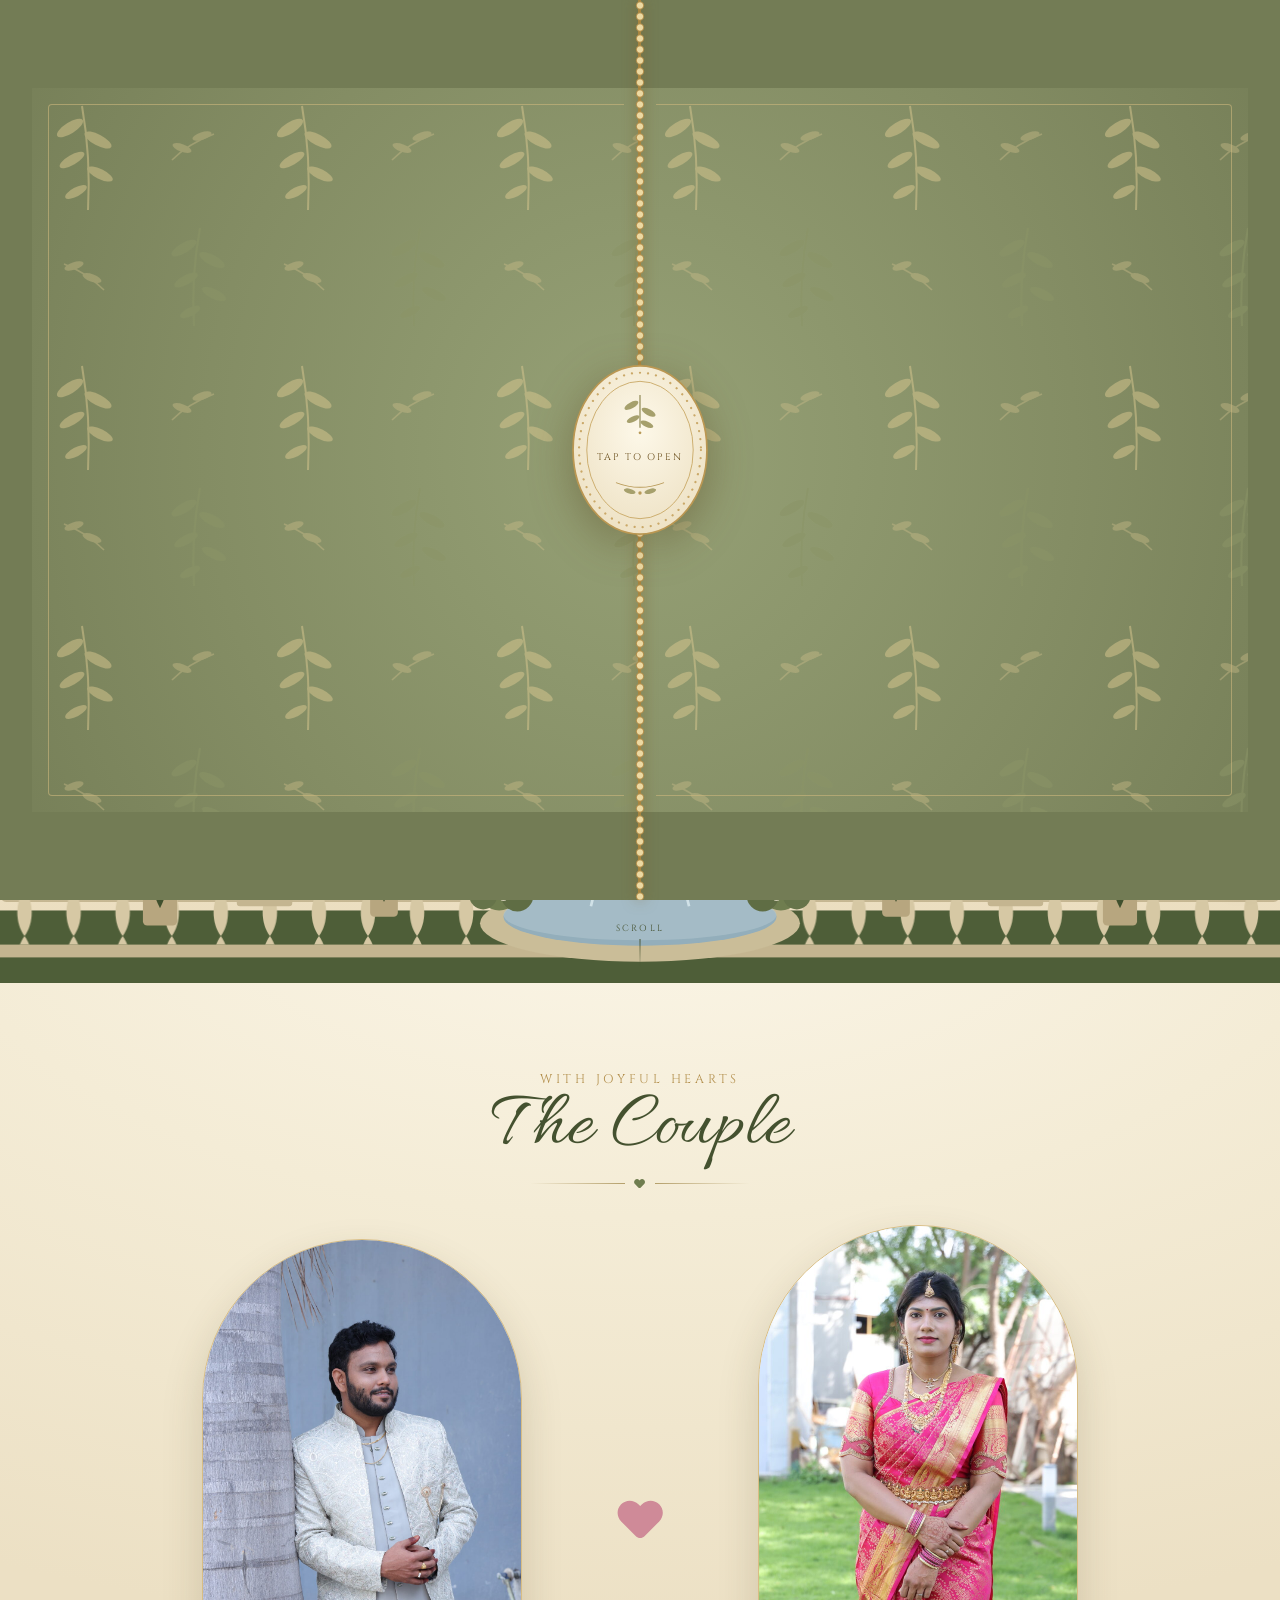
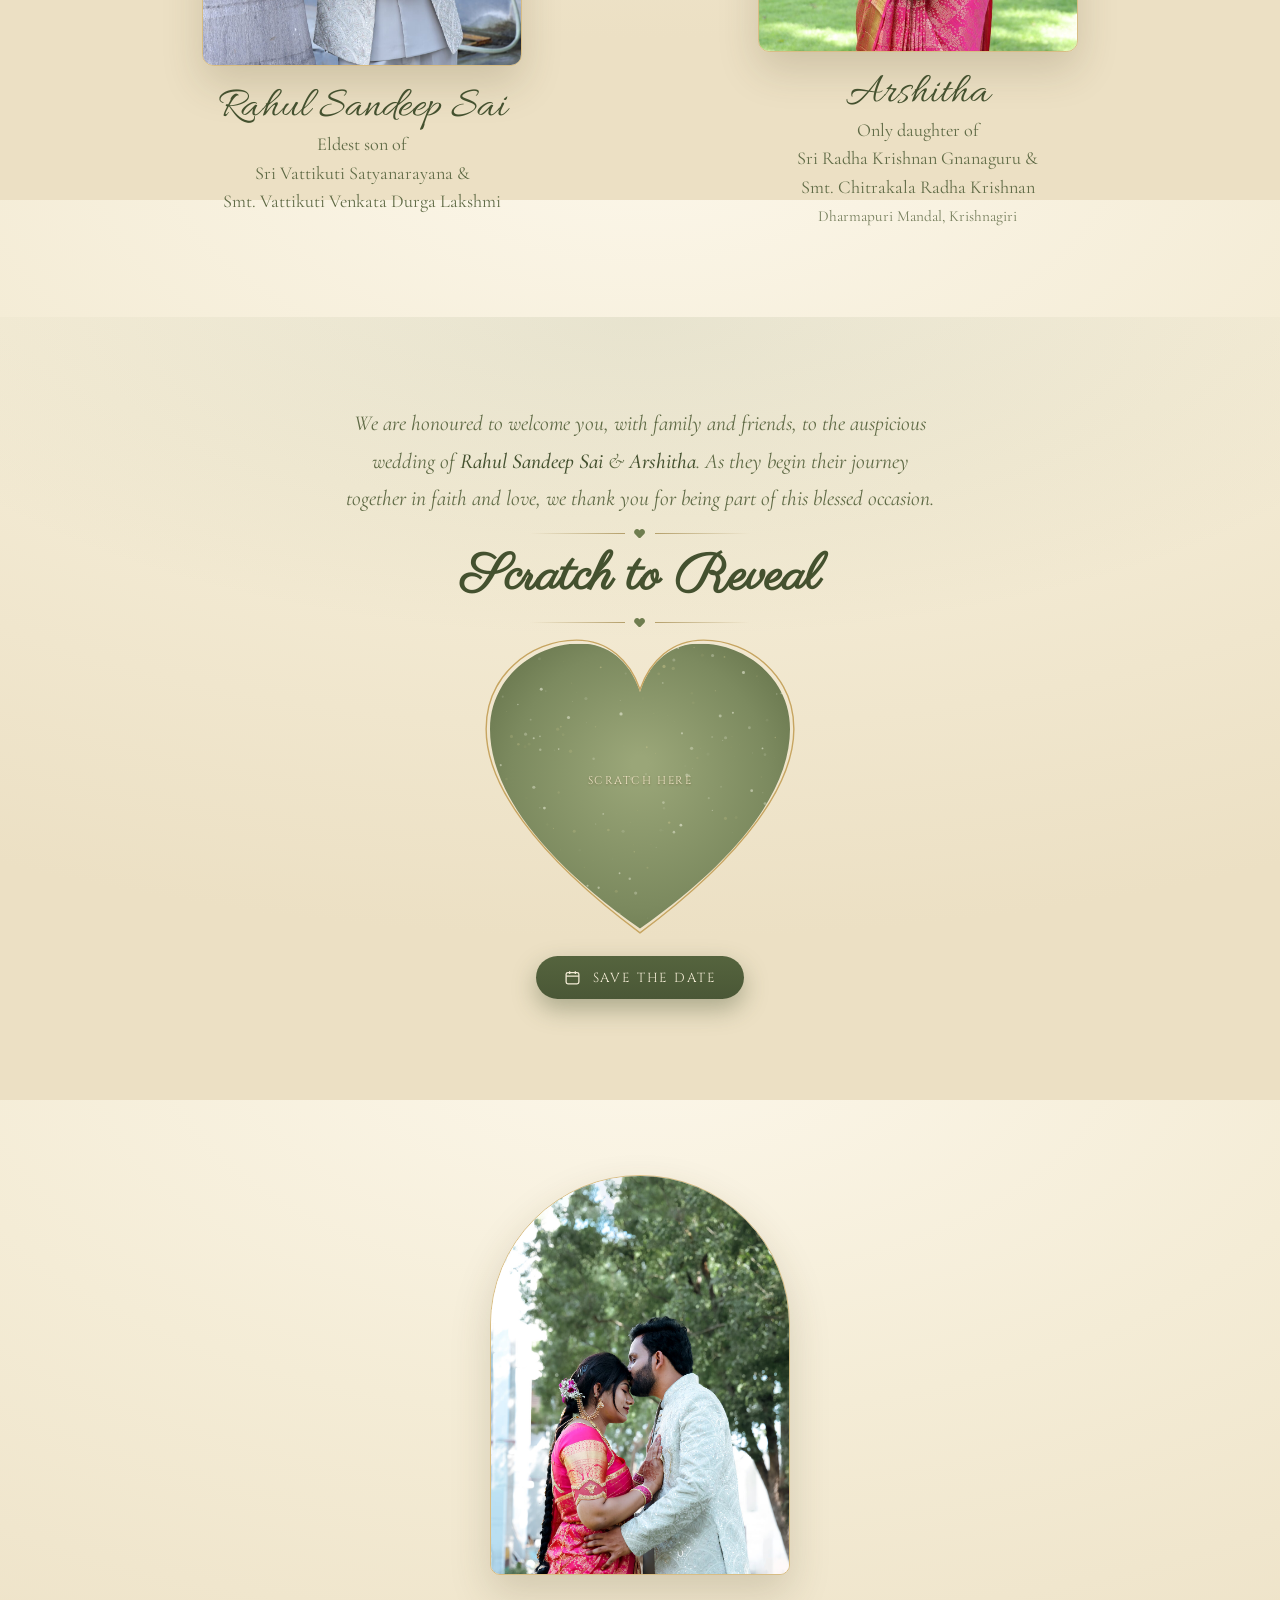
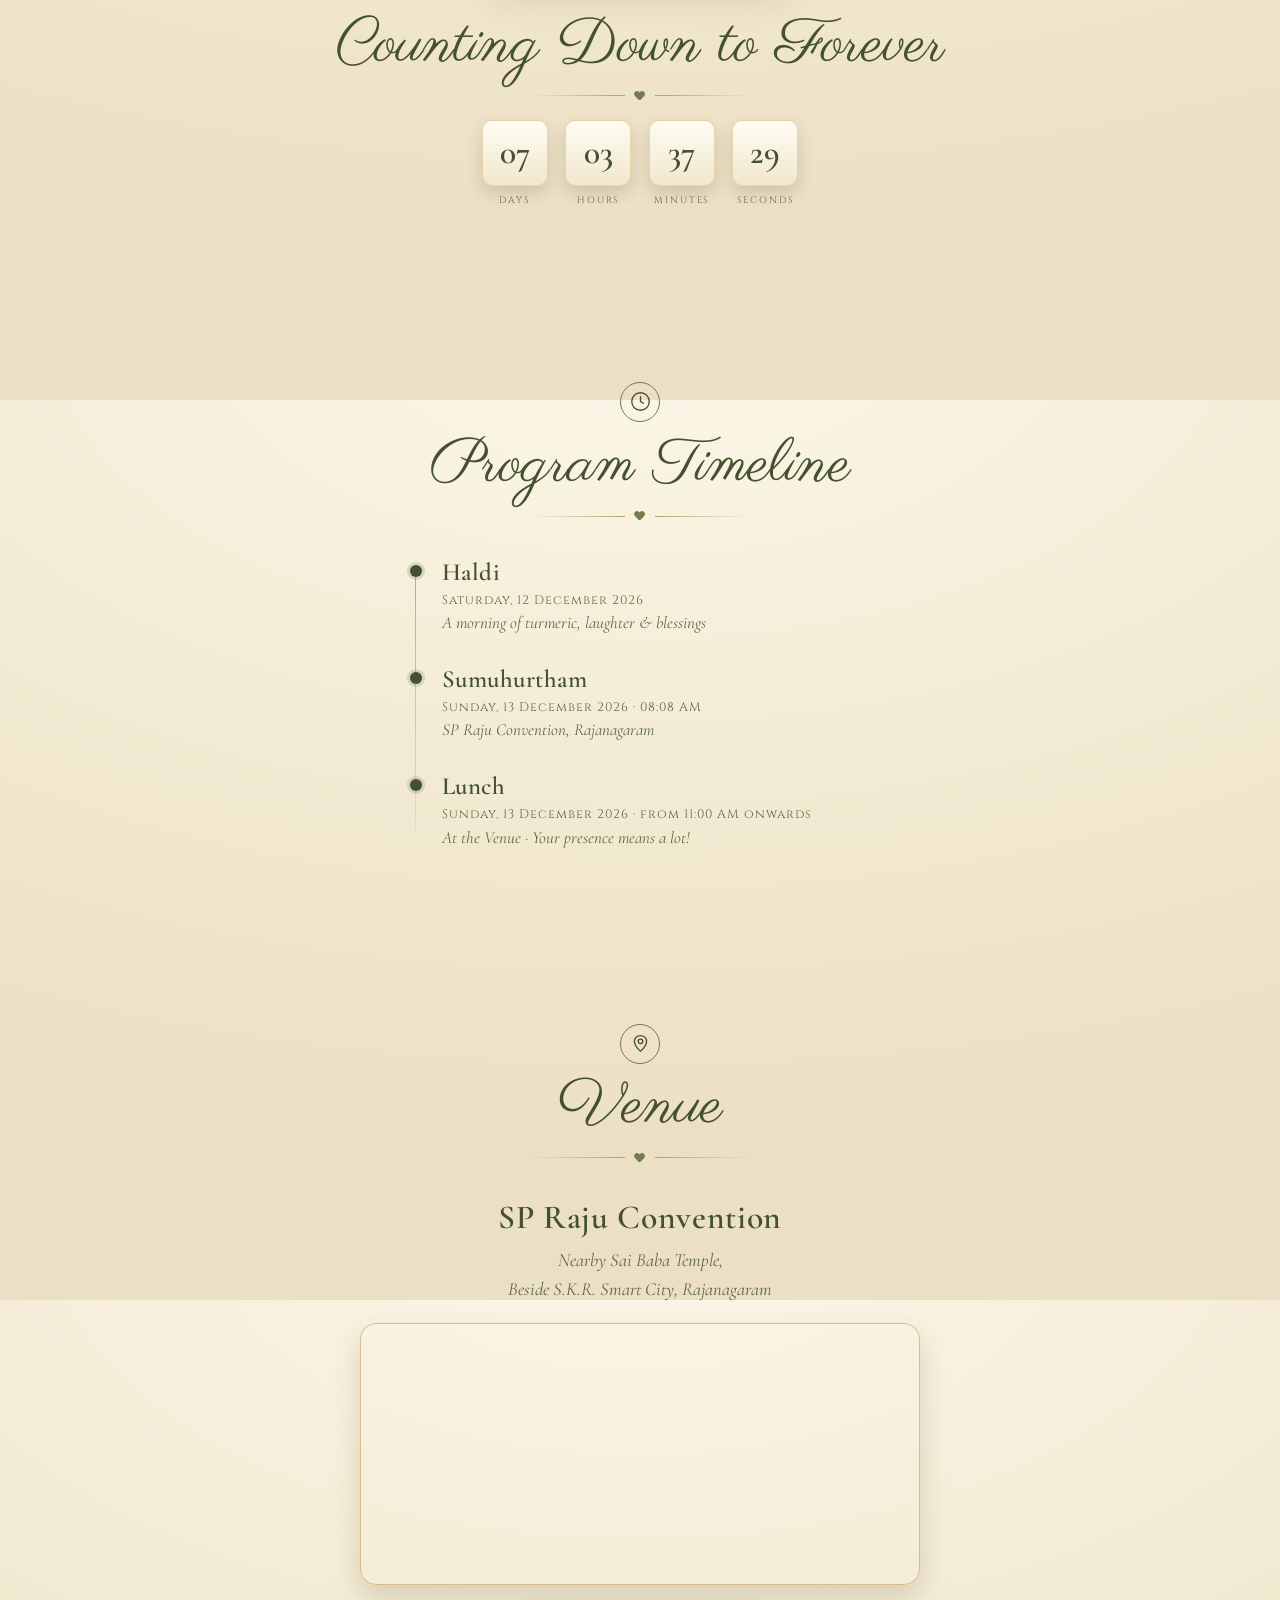
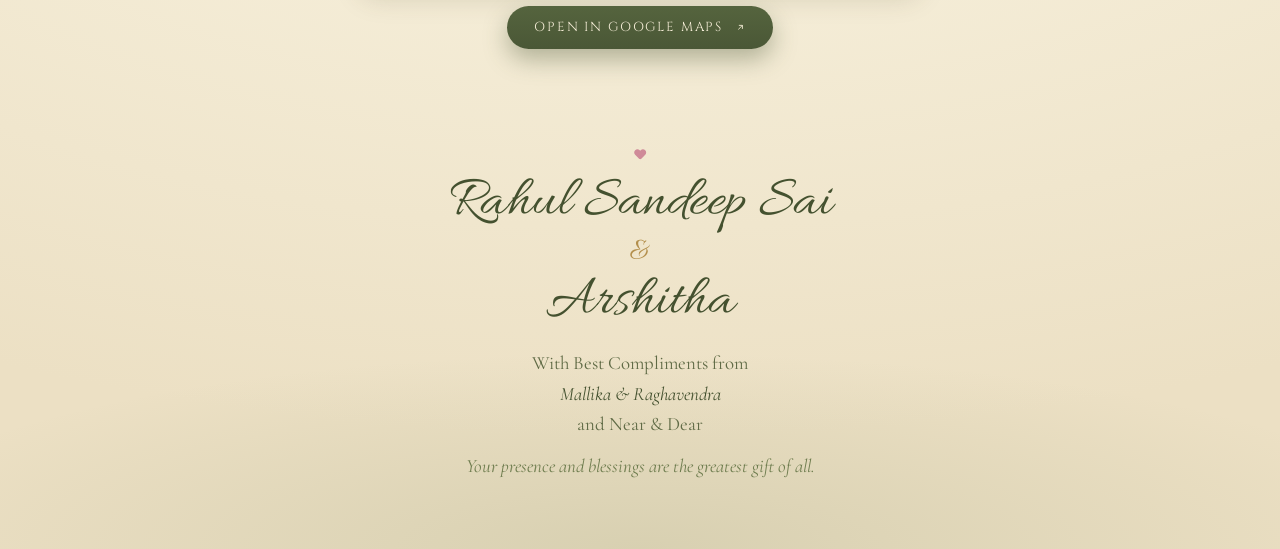
==== commit 30e41394: "Add Haldi event (12 December 2026) to Program Timeline Co-Authored-By: Claude Fable 5 <noreply@anthr" ====
--- a/index.html
+++ b/index.html
@@ -346,6 +346,14 @@
       <div class="event-item reveal">
         <div class="event-dot"></div>
         <div class="event-card">
+          <h3>Haldi</h3>
+          <p class="event-time">Saturday, 12 December 2026</p>
+          <p class="event-where">A morning of turmeric, laughter &amp; blessings</p>
+        </div>
+      </div>
+      <div class="event-item reveal">
+        <div class="event-dot"></div>
+        <div class="event-card">
           <h3>Sumuhurtham</h3>
           <p class="event-time">Sunday, 13 December 2026 · 08:08 AM</p>
           <p class="event-where">SP Raju Convention, Rajanagaram</p>
